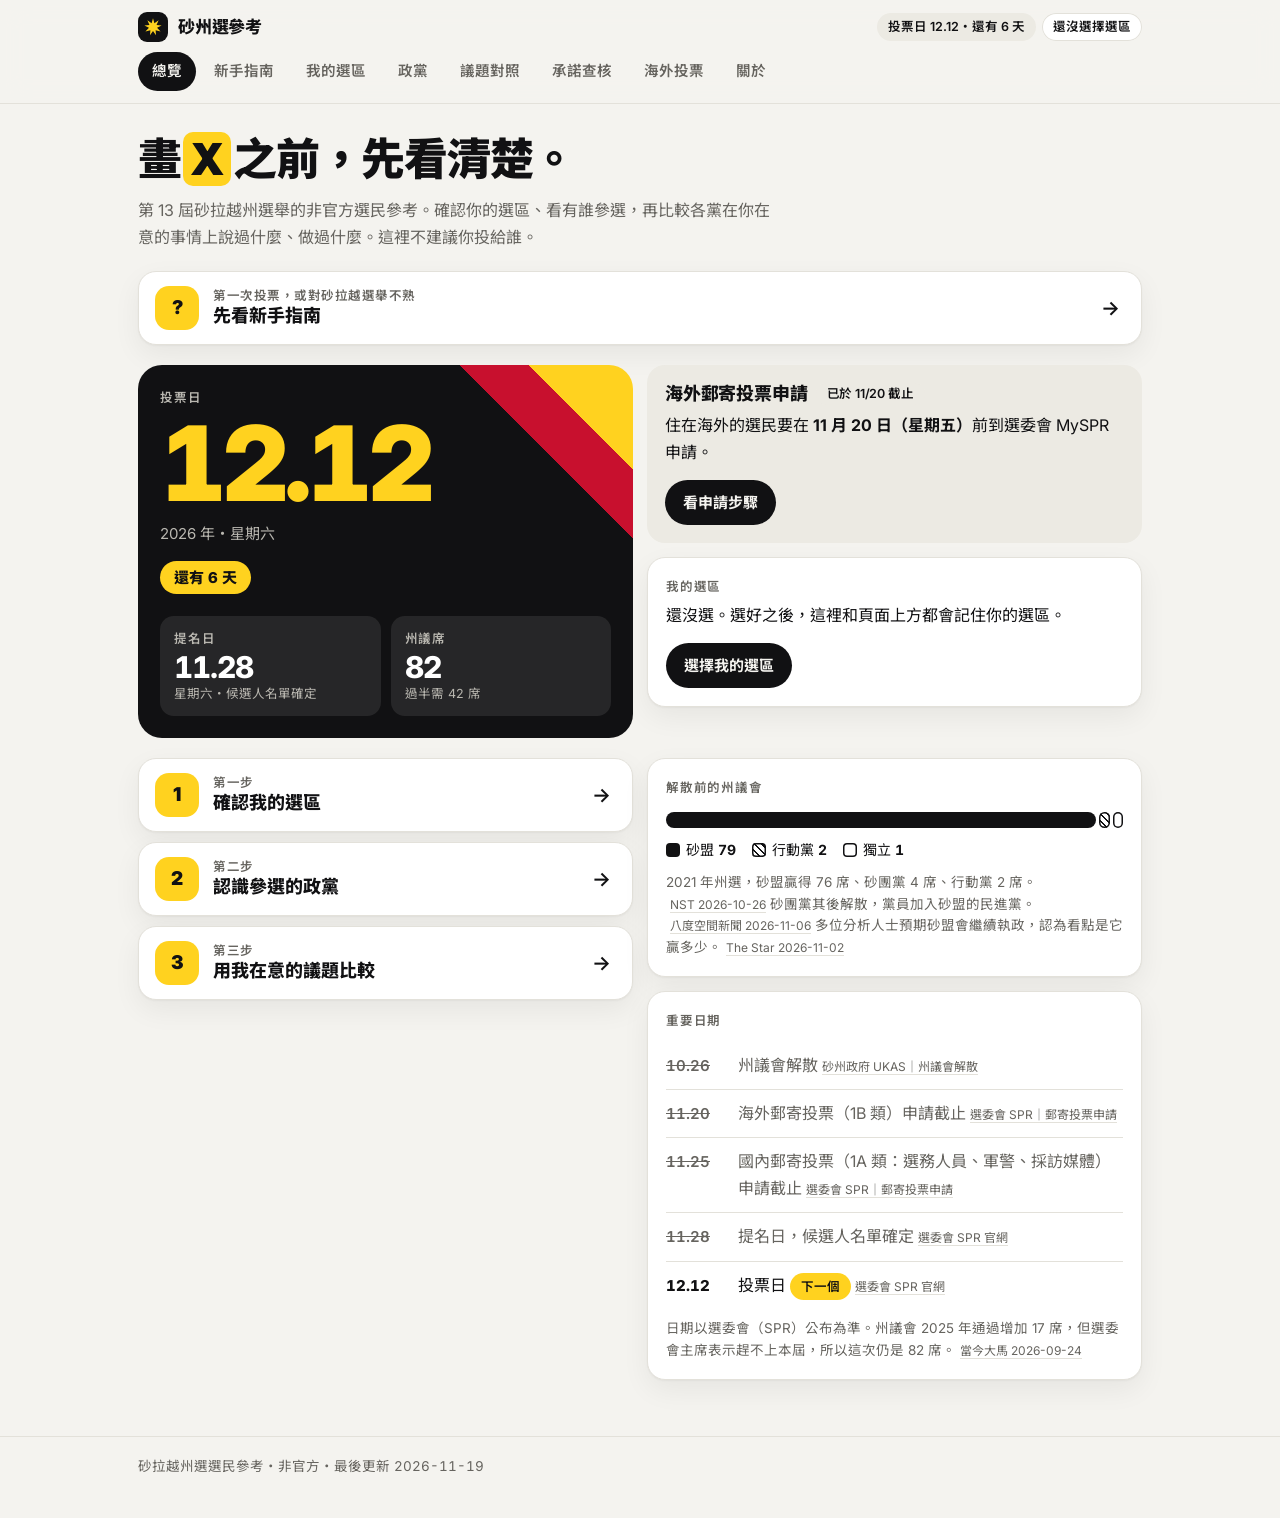
==== index.html @ fc8c2a6a "新增砂拉越州選選民參考網頁 index.html 是網頁本體，由 src/ 裡的版面、樣式與資料檔產生。  Co-Authored-By: Claude Fable 5.2 <noreply@anth" ====
<!DOCTYPE html>
<html lang="zh-Hant">
<head>
<meta charset="utf-8">
<meta name="viewport" content="width=device-width, initial-scale=1">
<title>砂拉越州選選民參考</title>
<meta name="description" content="給砂拉越選民的中文投票參考：新手指南、選區查詢、各政黨的說法與受到的批評、議題對照、承諾查核、海外投票。個人整理，非官方，每則附來源。">
<meta property="og:title" content="砂拉越州選選民參考">
<meta property="og:description" content="給砂拉越選民的中文投票參考：新手指南、選區查詢、各政黨的說法與受到的批評、議題對照、承諾查核、海外投票。個人整理，非官方，每則附來源。">
<meta property="og:type" content="website">
<meta property="og:url" content="https://bernard-02.github.io/sarawak-election/">
<meta property="og:locale" content="zh_TW">
<meta name="twitter:card" content="summary">
<link rel="preconnect" href="https://fonts.googleapis.com">
<link rel="preconnect" href="https://fonts.gstatic.com" crossorigin>
<link href="https://fonts.googleapis.com/css2?family=Inter:wght@400;500;600;700;900&family=Noto+Sans+TC:wght@400;500;700;900&display=swap" rel="stylesheet">
<style>
/* Layout idea: a tabbed dashboard in the Sarawak flag's black, yellow and red. Black carries the type
   and the one loud element (the polling-day card with the flag's diagonal bands); yellow marks what
   the reader has chosen; red is kept for deadlines. Parties are never given a colour. */
:root{
  --paper:#F4F3EF; --surface:#FFFFFF; --ink:#111113; --muted:#66645F; --line:#E3E1DA; --chip:#ECEAE3;
  --accent:#FFD21F; --accent-soft:#FFF3BF; --on-accent:#111113;
  --red:#C8102E; --red-soft:#FCE9EB; --on-red:#FFFFFF;
  --hero-bg:#111113; --hero-ink:#FFFFFF; --hero-muted:#B9B7B0; --hero-tile:rgba(255,255,255,.09);
  --flag-red:#C8102E; --flag-yellow:#FFD21F;
  --shadow:0 1px 2px rgba(17,17,19,.04),0 10px 28px rgba(17,17,19,.06);
  --display:"Inter","Noto Sans TC","PingFang TC","Microsoft JhengHei",system-ui,sans-serif;
  --body:"Inter","Noto Sans TC","PingFang TC","Microsoft JhengHei",system-ui,sans-serif;
  --mono:"Inter","Noto Sans TC","PingFang TC","Microsoft JhengHei",system-ui,sans-serif;
  --r:18px;
  color-scheme:light;
}
@media (prefers-color-scheme:dark){
  :root:not([data-theme="light"]){
    --paper:#0E0E0F; --surface:#19191B; --ink:#F5F4EF; --muted:#A5A39C; --line:#2D2D30; --chip:#262628;
    --accent:#FFD21F; --accent-soft:#3B3310; --on-accent:#111113;
    --red:#FF6170; --red-soft:#3A161B; --on-red:#111113;
    --hero-bg:#202023; --hero-ink:#FFFFFF; --hero-muted:#B9B7B0; --hero-tile:rgba(255,255,255,.08);
    --shadow:0 1px 2px rgba(0,0,0,.3),0 10px 28px rgba(0,0,0,.35);
    color-scheme:dark;
  }
}
:root[data-theme="dark"]{
  --paper:#0E0E0F; --surface:#19191B; --ink:#F5F4EF; --muted:#A5A39C; --line:#2D2D30; --chip:#262628;
  --accent:#FFD21F; --accent-soft:#3B3310; --on-accent:#111113;
  --red:#FF6170; --red-soft:#3A161B; --on-red:#111113;
  --hero-bg:#202023; --hero-ink:#FFFFFF; --hero-muted:#B9B7B0; --hero-tile:rgba(255,255,255,.08);
  --shadow:0 1px 2px rgba(0,0,0,.3),0 10px 28px rgba(0,0,0,.35);
  color-scheme:dark;
}
*{box-sizing:border-box}
@media (prefers-reduced-motion:reduce){*{transition:none!important;animation:none!important}}
body{margin:0;background:var(--paper);color:var(--ink);font-family:var(--body);font-size:16px;line-height:1.7;-webkit-text-size-adjust:100%;-webkit-font-smoothing:antialiased}
a{color:var(--ink);text-decoration-color:var(--accent);text-decoration-thickness:2px;text-underline-offset:3px}
a:hover{color:var(--red)}
:focus-visible{outline:3px solid var(--ink);outline-offset:2px;border-radius:6px}
.wrap{max-width:1040px;margin:0 auto;padding:0 18px}
h1,h2,h3{font-family:var(--display);text-wrap:balance;margin:0;line-height:1.25;letter-spacing:-.01em}
p{margin:0}
.num,.count,.dates .d,.seatlist .n,.seatcard .code,.hero .big,.hero-stats .v{font-variant-numeric:tabular-nums}
.num{font-family:var(--mono)}
.muted{color:var(--muted)}
.small{font-size:13.5px;line-height:1.6}

/* header */
.top{position:sticky;top:0;z-index:5;background:var(--paper);border-bottom:1px solid var(--line)}
@supports (backdrop-filter:blur(8px)) or (-webkit-backdrop-filter:blur(8px)){
  .top{background:color-mix(in srgb,var(--paper) 82%,transparent);-webkit-backdrop-filter:saturate(1.5) blur(14px);backdrop-filter:saturate(1.5) blur(14px)}
}
.top .row1{display:flex;flex-wrap:wrap;align-items:center;gap:8px 12px;padding-top:12px}
.brand{display:inline-flex;align-items:center;gap:10px;font-weight:800;font-size:17px;letter-spacing:-.01em;text-decoration:none;color:var(--ink);margin-right:auto}
.brand:hover{color:var(--ink)}
.brand .mark{width:30px;height:30px;border-radius:9px;background:var(--hero-bg);display:grid;place-items:center;flex:none}
.brand .mark svg{width:20px;height:20px;fill:var(--flag-yellow)}
.status{display:flex;flex-wrap:wrap;gap:6px}
.tabs{display:flex;gap:4px;overflow-x:auto;padding:10px 0 12px;scrollbar-width:none}
.tabs::-webkit-scrollbar{display:none}
.tabs a{flex:none;font-size:14.5px;font-weight:600;text-decoration:none;color:var(--muted);padding:7px 14px;border-radius:999px;transition:background .15s,color .15s}
.tabs a:hover{color:var(--ink);background:var(--chip)}
.tabs a[aria-current="page"]{color:var(--paper);background:var(--ink)}

/* pills */
.pill{display:inline-flex;align-items:center;gap:6px;font-size:12.5px;font-weight:600;padding:3px 11px;border-radius:999px;white-space:nowrap;text-decoration:none}
.pill.crit{background:var(--red);color:var(--on-red)}
.pill.warn{background:var(--accent);color:var(--on-accent)}
.pill.ok,.pill.plain{background:var(--chip);color:var(--ink)}
.pill.line{background:var(--surface);color:var(--ink);box-shadow:inset 0 0 0 1px var(--line)}
a.pill.line:hover{color:var(--ink);box-shadow:inset 0 0 0 1px var(--ink)}

/* views */
.view{display:none;padding:28px 0 56px}
.view.on{display:block;animation:rise .28s ease-out}
@keyframes rise{from{opacity:.4;transform:translateY(6px)}to{opacity:1;transform:none}}
.view > .wrap > h1{font-size:clamp(30px,7.5vw,44px);font-weight:900;letter-spacing:-.03em}
.view > .wrap > h1 .hl{background:var(--accent);color:var(--on-accent);border-radius:10px;padding:0 .18em;margin:0 .06em}
.view > .wrap > .sub{margin-top:10px;color:var(--muted);max-width:40em}
.grid{display:grid;grid-template-columns:repeat(auto-fit,minmax(min(100%,300px),1fr));gap:14px;margin-top:20px;align-items:start}
.two{display:grid;gap:18px;margin-top:20px;align-items:start}
@media (min-width:820px){.two{grid-template-columns:minmax(0,5fr) minmax(0,6fr)}.two.narrow-left{grid-template-columns:minmax(0,4fr) minmax(0,7fr)}.sticky{position:sticky;top:118px}}
.stack{display:flex;flex-direction:column;gap:14px}
.card{background:var(--surface);border:1px solid var(--line);border-radius:var(--r);padding:18px;box-shadow:var(--shadow)}
.card h3{font-size:18px;font-weight:800}
.k{font-size:12.5px;font-weight:600;letter-spacing:.06em;color:var(--muted)}
.btn{display:inline-flex;align-items:center;gap:8px;font:inherit;font-weight:700;font-size:15px;text-decoration:none;padding:10px 18px;border-radius:999px;background:var(--ink);color:var(--paper);border:0;cursor:pointer;transition:transform .15s}
.btn:hover{color:var(--paper);transform:translateY(-1px)}
.btn.ghost{background:transparent;color:var(--ink);box-shadow:inset 0 0 0 1.5px var(--ink)}
.btn.ghost:hover{color:var(--ink);background:var(--chip)}
.btnrow{display:flex;flex-wrap:wrap;gap:10px;margin-top:14px}

/* polling-day card: the one loud element */
.hero{position:relative;overflow:hidden;border-radius:24px;padding:22px;color:var(--hero-ink);min-height:320px;display:flex;flex-direction:column;justify-content:space-between;gap:22px;
  background:linear-gradient(45deg,transparent 0 80%,var(--flag-red) 80% 88%,var(--flag-yellow) 88% 100%),var(--hero-bg)}
.hero .k{color:var(--hero-muted)}
.hero .big{font-size:clamp(68px,20vw,104px);font-weight:900;letter-spacing:-.05em;line-height:.95;color:var(--flag-yellow);margin-top:6px}
.hero-sub{color:var(--hero-muted);font-size:15px;margin-top:8px}
.hero .count{display:inline-block;margin-top:14px;background:var(--flag-yellow);color:#111113;font-weight:800;font-size:15px;padding:4px 14px;border-radius:999px}
.hero-stats{display:grid;grid-template-columns:1fr 1fr;gap:10px}
.hero-stats > div{background:var(--hero-tile);border-radius:14px;padding:12px 14px}
.hero-stats .v{font-size:30px;font-weight:800;letter-spacing:-.03em;line-height:1.2}
.hero-stats .s{font-size:12.5px;color:var(--hero-muted);line-height:1.5}

/* step links */
.go-list{display:flex;flex-direction:column;gap:10px}
.go{display:grid;grid-template-columns:44px 1fr 24px;align-items:center;gap:14px;background:var(--surface);border:1px solid var(--line);border-radius:var(--r);padding:14px 16px;text-decoration:none;color:var(--ink);box-shadow:var(--shadow);transition:transform .15s,border-color .15s}
.go:hover{color:var(--ink);transform:translateY(-2px);border-color:var(--ink)}
.go .n{width:44px;height:44px;border-radius:14px;background:var(--accent);color:var(--on-accent);display:grid;place-items:center;font-weight:900;font-size:19px}
.go .t{font-weight:800;font-size:18px;line-height:1.3}
.go .t small{display:block;font-size:12.5px;font-weight:600;color:var(--muted);letter-spacing:.04em}
.go .arr{font-size:20px;font-weight:600}

/* deadline notice */
.notice{background:var(--red-soft);border-radius:var(--r);padding:18px}
.notice.done{background:var(--chip)}
.notice h3{font-size:18px;font-weight:800;display:flex;flex-wrap:wrap;gap:8px;align-items:center}
ol.steps{margin:14px 0 0;padding:0;list-style:none;display:flex;flex-direction:column;gap:12px;counter-reset:s}
ol.steps li{counter-increment:s;display:grid;grid-template-columns:30px 1fr;gap:12px}
ol.steps li::before{content:counter(s);font-weight:800;width:30px;height:30px;border-radius:999px;background:var(--ink);color:var(--paper);display:grid;place-items:center;font-size:14px}

/* dates */
.dates{margin:10px 0 0;padding:0;list-style:none}
.dates li{display:grid;grid-template-columns:60px 1fr;gap:12px;padding:10px 0;border-top:1px solid var(--line);align-items:baseline}
.dates li:first-child{border-top:0}
.dates .d{font-weight:800;font-size:15px}
.dates li.past{color:var(--muted)}
.dates li.past .d{text-decoration:line-through;font-weight:600}

/* seat composition bar */
.bar{display:flex;gap:3px;height:16px;margin-top:14px}
.bar span{display:block;min-width:10px;border-radius:999px}
.sw-a{background:var(--ink)}
.sw-b{background:repeating-linear-gradient(45deg,var(--ink) 0 2px,transparent 2px 5px);box-shadow:inset 0 0 0 1.5px var(--ink)}
.sw-c{background:transparent;box-shadow:inset 0 0 0 1.5px var(--ink)}
.legend{display:flex;flex-wrap:wrap;gap:6px 16px;margin-top:10px;font-size:14px}
.legend i{display:inline-block;width:14px;height:14px;border-radius:4px;vertical-align:-2px;margin-right:6px}

/* constituency finder */
.field{display:block}
.field span{display:block;font-size:14px;font-weight:700;margin-bottom:8px}
input[type="search"]{width:100%;font:inherit;padding:12px 16px;border:1.5px solid var(--line);border-radius:14px;background:var(--surface);color:var(--ink);transition:border-color .15s}
input[type="search"]:focus{outline:0;border-color:var(--ink);box-shadow:0 0 0 3px var(--accent)}
.seatlist{margin-top:10px;max-height:300px;overflow-y:auto;border:1px solid var(--line);border-radius:var(--r);background:var(--surface);padding:6px}
@media (min-width:820px){.seatlist{max-height:520px}}
.seatlist button{display:grid;grid-template-columns:50px 1fr;gap:8px;width:100%;text-align:left;font:inherit;color:var(--ink);background:transparent;border:0;border-radius:12px;padding:9px 12px;cursor:pointer;align-items:baseline}
.seatlist button:hover{background:var(--chip)}
.seatlist button[aria-selected="true"]{background:var(--accent);color:var(--on-accent)}
.seatlist button[aria-selected="true"] .muted{color:inherit;opacity:.75}
.seatlist .n{font-weight:800;font-size:14px}
.seatlist .empty{padding:14px;color:var(--muted)}
.seatcard{background:var(--surface);border:1px solid var(--line);border-radius:var(--r);box-shadow:var(--shadow);overflow:hidden}
.seatcard header{display:flex;justify-content:space-between;align-items:flex-start;gap:12px;padding:20px 18px 14px}
.seatcard header .code{flex:none;background:var(--accent);color:var(--on-accent);font-weight:800;font-size:15px;border-radius:999px;padding:4px 14px}
.seatcard h3{font-size:30px;font-weight:900;letter-spacing:-.03em;margin-top:2px}
.seatcard .zh{color:var(--muted);font-size:15px}
.seatcard dl{margin:0;padding:0 18px 8px}
.seatcard dl > div{display:grid;grid-template-columns:104px 1fr;gap:12px;padding:12px 0;border-top:1px solid var(--line)}
.seatcard dt{font-size:13.5px;color:var(--muted);font-weight:600}
.seatcard dd{margin:0}
.seatcard ul{margin:0;padding-left:1.1em}
.seatcard .foot{padding:14px 18px;background:var(--chip)}

/* parties */
.tablewrap{overflow-x:auto;border:1px solid var(--line);border-radius:var(--r);background:var(--surface);box-shadow:var(--shadow);margin-top:20px}
table{border-collapse:collapse;width:100%;min-width:560px;font-size:14.5px}
th,td{text-align:left;padding:12px 16px;border-top:1px solid var(--line);vertical-align:top}
thead th{border-top:0;font-size:12.5px;letter-spacing:.06em;color:var(--muted);font-weight:600;white-space:nowrap}
tbody th{font-weight:800;white-space:nowrap}
tbody th small{display:block;font-weight:600;font-size:12px;color:var(--muted)}
tbody tr{cursor:pointer;transition:background .15s}
tbody tr:hover{background:var(--chip)}
tbody tr[aria-selected="true"]{background:var(--accent-soft);box-shadow:inset 5px 0 0 var(--accent)}
.party{background:var(--surface);border:1px solid var(--line);border-radius:var(--r);box-shadow:var(--shadow);overflow:hidden}
.party > header{padding:20px 18px;border-bottom:1px solid var(--line)}
.party > header h3{font-size:24px;font-weight:900;letter-spacing:-.02em}
.party > header .abbr{display:inline-block;font-size:13px;font-weight:700;letter-spacing:0;background:var(--chip);border-radius:999px;padding:2px 10px;margin-left:8px;vertical-align:3px}
.party .cols{display:grid;gap:0}
.party .blk{padding:18px}
.party .blk + .blk{border-top:1px solid var(--line)}
@media (min-width:820px){.party .cols{grid-template-columns:repeat(3,1fr)}.party .blk + .blk{border-top:0;border-left:1px solid var(--line)}}
.meta{display:flex;flex-wrap:wrap;gap:6px;margin-top:8px}
.blk h4{margin:0 0 10px;font-family:var(--body);font-size:12.5px;font-weight:600;letter-spacing:.06em;color:var(--muted)}
.blk ul{margin:0;padding:0;list-style:none;display:flex;flex-direction:column;gap:10px}
.blk li{padding-left:16px;position:relative}
.blk li::before{content:"";position:absolute;left:0;top:.68em;width:7px;height:7px;background:var(--ink);border-radius:999px}
.blk.crit li::before{background:transparent;box-shadow:inset 0 0 0 1.5px var(--muted)}
.src{display:inline-block;font-size:12px;line-height:1.5;color:var(--muted);text-decoration:underline;text-decoration-color:var(--line);text-decoration-thickness:1px;margin-left:4px;white-space:nowrap}
.src:hover{color:var(--red)}

/* chips */
.chips{display:flex;flex-wrap:wrap;gap:8px;margin-top:10px}
.chip{display:inline-flex;align-items:center;gap:8px;font:inherit;font-size:15px;font-weight:600;color:var(--ink);background:var(--surface);border:1.5px solid var(--line);border-radius:999px;padding:6px 14px 6px 7px;cursor:pointer;transition:background .15s,border-color .15s}
.chip:hover{border-color:var(--ink)}
.chip .box{position:relative;width:22px;height:22px;border:1.5px solid var(--ink);border-radius:7px;flex:none}
.chip[aria-pressed="true"]{border-color:var(--accent);background:var(--accent);color:var(--on-accent)}
.chip[aria-pressed="true"] .box{border-color:var(--on-accent)}
.chip[aria-pressed="true"] .box::before,.chip[aria-pressed="true"] .box::after{content:"";position:absolute;left:50%;top:50%;width:15px;height:3px;margin:-1.5px 0 0 -7.5px;background:var(--on-accent);border-radius:2px;transform:rotate(45deg)}
.chip[aria-pressed="true"] .box::after{transform:rotate(-45deg)}
.chip.role{padding:6px 14px}
.chip.role[aria-pressed="true"]{background:var(--ink);color:var(--paper);border-color:var(--ink)}
.label{font-size:14px;font-weight:700}

/* issues */
.issue{background:var(--surface);border:1px solid var(--line);border-radius:var(--r);box-shadow:var(--shadow);overflow:hidden}
.issue > header{padding:16px 18px;border-bottom:1px solid var(--line)}
.issue > header h3{font-size:20px;font-weight:900;letter-spacing:-.02em}
.issue .row{display:grid;grid-template-columns:92px 1fr;gap:12px;padding:14px 18px;border-top:1px solid var(--line)}
.issue .row:first-of-type{border-top:0}
.issue .row .who{font-weight:800;font-size:14.5px;line-height:1.4}
.issue .row .who small{display:block;font-weight:600;font-size:12px;color:var(--muted)}
.issue .row ul{margin:0;padding:0;list-style:none;display:flex;flex-direction:column;gap:6px}
.issue .row .none{color:var(--muted);font-size:14px}
.issue .ctx{padding:14px 18px;background:var(--chip);font-size:14px}
.nosel{padding:22px;border:1.5px dashed var(--line);border-radius:var(--r);color:var(--muted);text-align:center}

/* misc */
.todo{margin:12px 0 0;padding:0;list-style:none;display:flex;flex-direction:column;gap:12px}
.todo li{display:grid;grid-template-columns:22px 1fr;gap:12px;align-items:start}
.todo li::before{content:"";width:20px;height:20px;border:1.5px solid var(--ink);border-radius:7px;margin-top:4px}
.plain-list{margin:12px 0 0;padding-left:1.2em;display:flex;flex-direction:column;gap:8px}
footer{padding:18px 0 40px;border-top:1px solid var(--line);color:var(--muted);font-size:13.5px}
@media (max-width:420px){
  .seatcard dl > div{grid-template-columns:1fr;gap:2px}
  .issue .row{grid-template-columns:1fr;gap:4px}
}

/* party badge: abbreviation until an official mark is supplied */
.badge{width:44px;height:44px;border-radius:12px;background:var(--chip);color:var(--ink);display:grid;place-items:center;font-weight:800;font-size:12px;letter-spacing:.01em;flex:none;overflow:hidden;line-height:1}
.badge.sm{width:34px;height:34px;border-radius:10px;font-size:10.5px}
.badge.lg{width:56px;height:56px;border-radius:16px;font-size:14px}
.badge img{width:100%;height:100%;object-fit:contain;background:#FFFFFF;padding:3px}
.pname{display:flex;align-items:center;gap:10px}
.phead{display:flex;align-items:center;gap:14px}
.phead strong{display:block;font-weight:800;font-size:17px;line-height:1.3}
.phead small{display:block;font-weight:600;font-size:12px;color:var(--muted)}

/* single-pick chips + role chips */
.chip.pick{padding:6px 14px}
.chip.pick[aria-pressed="true"]{background:var(--ink);color:var(--paper);border-color:var(--ink)}
.chip .dot{width:9px;height:9px;border-radius:999px;background:var(--accent);box-shadow:0 0 0 1.5px var(--ink);flex:none}
.chip.role[aria-pressed="true"]{background:var(--accent);color:var(--on-accent);border-color:var(--accent)}
.controls{display:grid;gap:18px;margin-top:20px}
@media (min-width:820px){.controls{grid-template-columns:1fr 1fr 1fr}}

/* side-by-side comparison, one column per party */
.cmp-title{font-size:26px;font-weight:900;letter-spacing:-.02em;margin-top:28px}
.swipe-hint{margin-top:6px}
.cmp{display:grid;grid-auto-flow:column;grid-auto-columns:82%;gap:0 12px;overflow-x:auto;padding:6px 2px 16px;margin:10px -2px 0;scroll-snap-type:x proximity;-webkit-overflow-scrolling:touch}
@media (min-width:560px){.cmp{grid-auto-columns:minmax(236px,1fr)}}
.col{display:flex;flex-direction:column;background:var(--surface);border:1px solid var(--line);border-radius:var(--r);box-shadow:var(--shadow);scroll-snap-align:start;overflow:hidden}
@supports (grid-template-rows:subgrid){
  .cmp{grid-template-rows:auto auto auto auto}
  .col{grid-row:1 / span 4;display:grid;grid-template-rows:subgrid}
}
.col > header{padding:16px;border-bottom:1px solid var(--line);display:flex;flex-direction:column;gap:12px;align-items:flex-start}
.col .sec{padding:14px 16px;border-bottom:1px solid var(--line)}
.col .sec h4{margin:0 0 8px;font-size:12.5px;font-weight:600;letter-spacing:.06em;color:var(--muted)}
.col .sec ul{margin:0;padding:0;list-style:none;display:flex;flex-direction:column;gap:10px}
.col .sec .none{color:var(--muted);font-size:14px}
.col > footer{padding:12px 16px;font-size:14px;font-weight:700}
.ctxcard{margin-top:4px;background:var(--chip);border-radius:var(--r);padding:16px 18px;font-size:14.5px}

/* pledge check */
.tiles{display:grid;grid-template-columns:repeat(auto-fit,minmax(138px,1fr));gap:10px;margin-top:20px}
.tile{font:inherit;text-align:left;background:var(--surface);border:1.5px solid var(--line);border-radius:var(--r);padding:14px;cursor:pointer;color:var(--ink);display:flex;flex-direction:column;gap:6px;transition:border-color .15s}
.tile:hover{border-color:var(--ink)}
.tile[aria-pressed="true"]{border-color:var(--ink);box-shadow:inset 0 0 0 1.5px var(--ink)}
.tile b{font-size:36px;font-weight:900;letter-spacing:-.04em;line-height:1;font-variant-numeric:tabular-nums}
.tile span{font-size:13.5px;font-weight:600;line-height:1.35;display:flex;gap:8px;align-items:flex-start}
.tile i{display:block;width:14px;height:14px;border-radius:4px;flex:none;margin-top:2px}
.bar5{display:flex;gap:3px;height:16px;margin-top:14px}
.bar5 span{display:block;min-width:10px;border-radius:999px}
.sw-done{background:var(--ink)}
.sw-prog{background:var(--accent)}
.sw-mixed{background:repeating-linear-gradient(45deg,var(--accent) 0 4px,var(--accent-soft) 4px 8px)}
.sw-not{background:var(--red)}
.sw-na{background:var(--chip);box-shadow:inset 0 0 0 1.5px var(--line)}
.sw-all{background:transparent;box-shadow:inset 0 0 0 1.5px var(--ink)}
.pill.st{white-space:normal;line-height:1.4;border-radius:12px;padding:3px 11px}
.pill.s-done{background:var(--ink);color:var(--paper)}
.pill.s-prog{background:var(--accent);color:var(--on-accent)}
.pill.s-mixed{background:var(--accent-soft);color:var(--ink);box-shadow:inset 0 0 0 1.5px var(--accent)}
.pill.s-not{background:var(--red);color:var(--on-red)}
.pill.s-na{background:var(--chip);color:var(--muted)}
.pl{background:var(--surface);border:1px solid var(--line);border-radius:var(--r);box-shadow:var(--shadow);overflow:hidden;scroll-margin-top:132px}
.pl > header{display:grid;grid-template-columns:44px 1fr;gap:14px;padding:16px 18px;align-items:start}
.pl-n{width:44px;height:44px;border-radius:14px;background:var(--chip);display:grid;place-items:center;font-weight:900;font-size:17px;font-variant-numeric:tabular-nums}
.pl h3{font-size:18px;font-weight:800;line-height:1.35}
.pl .ms{font-size:12.5px;color:var(--muted);line-height:1.5;margin-top:2px}
.pl .tags{display:flex;flex-wrap:wrap;gap:6px;margin-top:10px}
.pl .cols{display:grid;border-top:1px solid var(--line)}
.pl .blk{padding:16px 18px}
.pl .blk + .blk{border-top:1px solid var(--line)}
@media (min-width:820px){.pl .cols.split{grid-template-columns:1fr 1fr}.pl .cols.split .blk + .blk{border-top:0;border-left:1px solid var(--line)}}
.col .sec li .pill{margin-left:2px;vertical-align:1px}

/* first-time voter guide */
.guide h2{font-size:22px;font-weight:900;letter-spacing:-.02em;margin-top:34px}
.guide h2 + .grid, .guide h2 + .card, .guide h2 + .two{margin-top:14px}
.qa h3{font-size:17px;font-weight:800}
.qa p{margin-top:6px}
ol.flow{margin:0;padding:0;list-style:none;counter-reset:f;display:flex;flex-direction:column}
ol.flow li{counter-increment:f;display:grid;grid-template-columns:36px 1fr;gap:14px;padding:14px 0;border-top:1px solid var(--line);align-items:start}
ol.flow li:first-child{border-top:0;padding-top:4px}
ol.flow li::before{content:counter(f);width:36px;height:36px;border-radius:12px;background:var(--accent);color:var(--on-accent);display:grid;place-items:center;font-weight:900;font-size:16px}
ol.flow b{display:block;font-weight:800}
dl.gloss{margin:0;display:grid;gap:0}
dl.gloss > div{display:grid;grid-template-columns:120px 1fr;gap:14px;padding:12px 0;border-top:1px solid var(--line)}
dl.gloss > div:first-child{border-top:0;padding-top:4px}
dl.gloss dt{font-weight:800}
dl.gloss dd{margin:0}
@media (max-width:420px){dl.gloss > div{grid-template-columns:1fr;gap:2px}}
</style>
</head>
<body>

<header class="top">
  <div class="wrap">
    <div class="row1">
      <a class="brand" href="#overview"><span class="mark"><svg viewBox="0 0 24 24" aria-hidden="true"><polygon points="12.00,1.50 13.68,7.40 18.75,3.96 16.24,9.55 22.34,10.18 16.83,12.85 21.09,17.25 15.15,15.75 15.59,21.87 12.00,16.90 8.41,21.87 8.85,15.75 2.91,17.25 7.17,12.85 1.66,10.18 7.76,9.55 5.25,3.96 10.32,7.40"/></svg></span>砂州選參考</a>
      <div class="status">
        <span class="pill plain" id="hd-count"></span>
        <a class="pill line" id="hd-seat" href="#seat"></a>
      </div>
    </div>
    <nav class="tabs" aria-label="主要分頁">
      <a href="#overview" data-view="overview">總覽</a>
      <a href="#guide" data-view="guide">新手指南</a>
      <a href="#seat" data-view="seat">我的選區</a>
      <a href="#parties" data-view="parties">政黨</a>
      <a href="#issues" data-view="issues">議題對照</a>
      <a href="#pledges" data-view="pledges">承諾查核</a>
      <a href="#overseas" data-view="overseas">海外投票</a>
      <a href="#about" data-view="about">關於</a>
    </nav>
  </div>
</header>

<main>
<!-- ============ 總覽 ============ -->
<section class="view" id="v-overview">
  <div class="wrap">
    <h1>畫<span class="hl">X</span>之前，先看清楚。</h1>
    <p class="sub">第 13 屆砂拉越州選舉的非官方選民參考。確認你的選區、看有誰參選，再比較各黨在你在意的事情上說過什麼、做過什麼。這裡不建議你投給誰。</p>

    <nav class="go-list" style="margin-top:20px" aria-label="新手入口">
      <a class="go" href="#guide"><span class="n">?</span><span class="t"><small>第一次投票，或對砂拉越選舉不熟</small>先看新手指南</span><span class="arr" aria-hidden="true">→</span></a>
    </nav>

    <div class="grid">
      <div class="hero" aria-label="選舉日程摘要">
        <div>
          <div class="k">投票日</div>
          <div class="big">12.12</div>
          <div class="hero-sub">2026 年・星期六</div>
          <div class="count" id="count-poll"></div>
        </div>
        <div class="hero-stats">
          <div><div class="k">提名日</div><div class="v">11.28</div><div class="s">星期六・候選人名單確定</div></div>
          <div><div class="k">州議席</div><div class="v">82</div><div class="s">過半需 42 席</div></div>
        </div>
      </div>

      <div class="stack">
        <div class="notice" id="ov-postal">
          <h3>海外郵寄投票申請 <span class="pill crit" data-postal-pill>11/20 截止</span></h3>
          <p style="margin-top:6px">住在海外的選民要在 <b>11 月 20 日（星期五）</b>前到選委會 MySPR 申請。</p>
          <div class="btnrow"><a class="btn" href="#overseas">看申請步驟</a></div>
        </div>
        <div class="card" id="ov-seat"></div>
      </div>
    </div>

    <div class="grid">
      <nav class="go-list" aria-label="從這裡開始">
        <a class="go" href="#seat"><span class="n">1</span><span class="t"><small>第一步</small>確認我的選區</span><span class="arr" aria-hidden="true">→</span></a>
        <a class="go" href="#parties"><span class="n">2</span><span class="t"><small>第二步</small>認識參選的政黨</span><span class="arr" aria-hidden="true">→</span></a>
        <a class="go" href="#issues"><span class="n">3</span><span class="t"><small>第三步</small>用我在意的議題比較</span><span class="arr" aria-hidden="true">→</span></a>
      </nav>

      <div class="stack">
        <div class="card">
          <div class="k">解散前的州議會</div>
          <div class="bar" role="img" aria-label="解散前議席：砂盟 79 席，行動黨 2 席，獨立人士 1 席">
            <span class="sw-a" style="flex:79"></span><span class="sw-b" style="flex:2"></span><span class="sw-c" style="flex:1"></span>
          </div>
          <div class="legend">
            <span><i class="sw-a"></i>砂盟 <b class="num">79</b></span>
            <span><i class="sw-b"></i>行動黨 <b class="num">2</b></span>
            <span><i class="sw-c"></i>獨立 <b class="num">1</b></span>
          </div>
          <p class="small muted" style="margin-top:10px">2021 年州選，砂盟贏得 76 席、砂團黨 4 席、行動黨 2 席。<a class="src" data-s="nst_dom"></a> 砂團黨其後解散，黨員加入砂盟的民進黨。<a class="src" data-s="tv8_psb"></a> 多位分析人士預期砂盟會繼續執政，認為看點是它贏多少。<a class="src" data-s="star"></a></p>
        </div>
        <div class="card">
          <div class="k">重要日期</div>
          <ul class="dates" id="date-list"></ul>
          <p class="small muted" style="margin-top:8px">日期以選委會（SPR）公布為準。州議會 2025 年通過增加 17 席，但選委會主席表示趕不上本屆，所以這次仍是 82 席。<a class="src" data-s="mk_99"></a></p>
        </div>
      </div>
    </div>
  </div>
</section>

<!-- ============ 新手指南 ============ -->
<section class="view guide" id="v-guide">
  <div class="wrap">
    <h1>第一次投票</h1>
    <p class="sub">給首投族，和對砂拉越選舉不太熟的人。先看懂這場選舉在選什麼，再看你要做哪幾件事。</p>

    <h2>這場選舉在選什麼</h2>
    <div class="grid qa">
      <div class="card">
        <h3>這是州選，不是全國大選</h3>
        <p>這次選的是砂拉越州立法議會（DUN）的 82 位州議員，結果決定誰來組成州政府。選國會議員、決定首相的全國大選是另一場選舉，不在這一次。</p>
      </div>
      <div class="card">
        <h3>你只投自己那一區</h3>
        <p>全州分成 82 個州選區，每一區選出一位州議員。你拿到一張選票，選一位候選人，那一區得票最多的人當選。</p>
      </div>
      <div class="card">
        <h3>誰來執政</h3>
        <p>贏得過半議席（至少 42 席）的政黨或聯盟組成州政府，由它的領袖出任州總理。<a class="src" data-s="wiki26"></a></p>
      </div>
      <div class="card">
        <h3>這一屆有什麼不一樣</h3>
        <p>18 歲投票和選民自動登記在 2021 年 12 月 15 日生效<a class="src" data-s="g_undi18"></a>，但沒趕上三天後的上一屆州選<a class="src" data-s="g_2021"></a>。所以這是 18 到 20 歲的人第一次能在砂拉越州選投票。選民人數從上一屆的約 125 萬增加到 205.9 萬。<a class="src" data-s="g_2021"></a><a class="src" data-s="g_voters"></a></p>
      </div>
    </div>

    <h2>我要先登記嗎</h2>
    <div class="card qa">
      <p style="margin-top:0">不用自己申請。年滿 18 歲的公民會自動登記為選民。<a class="src" data-s="g_undi18"></a> 但你要確認兩件事：名字有沒有在這次選舉的選民冊上，以及登記在哪一個選區。這兩件事都以選委會 MySPR Semak 的查詢結果為準。</p>
      <div class="btnrow">
        <a class="btn" href="https://mysprsemak.spr.gov.my/semakan/daftarPemilih" target="_blank" rel="noopener">到 MySPR Semak 查詢</a>
        <a class="btn ghost" href="#seat">在這裡看我的選區</a>
      </div>
    </div>

    <h2>投票日之前</h2>
    <div class="card">
      <ol class="flow">
        <li><div><b>查選區和投票站</b>選區看的是選民冊上的登記，不一定是你現在住的地方。MySPR Semak 也會顯示你的投票站和建議的投票時段。<a class="src" data-s="g_ic"></a></div></li>
        <li><div><b>看你那一區有誰參選</b>候選人要到 11 月 28 日提名日才確定。<a class="src" data-s="spr"></a> 確定之後，可以在「我的選區」分頁看到。</div></li>
        <li><div><b>人不在砂拉越，先決定怎麼投</b>郵寄投票要事先申請，而且有期限；沒有申請的話，就要在投票日回到登記的投票站。細節在「海外投票」分頁。</div></li>
        <li><div><b>想一想你在意什麼</b>用「議題對照」把各黨的說法並排比較，也可以在「承諾查核」看執政的砂盟上一屆做到了多少。</div></li>
      </ol>
      <div class="btnrow">
        <a class="btn ghost" href="#overseas">海外投票</a>
        <a class="btn ghost" href="#issues">議題對照</a>
        <a class="btn ghost" href="#pledges">承諾查核</a>
      </div>
    </div>

    <h2>投票日當天的流程</h2>
    <div class="two">
      <div class="card">
        <ol class="flow">
          <li><div><b>帶身分證到投票站</b>到你登記的投票站，找到自己的投票通道。<a class="src" data-s="g_ic"></a></div></li>
          <li><div><b>核對身分</b>把身分證交給第一位職員，並讓職員檢查雙手。職員會唸出你的名字和身分證號碼，聽清楚是不是你。<a class="src" data-s="g_steps"></a></div></li>
          <li><div><b>沾選舉墨水</b>職員會請你把手指沾上不易洗掉的選舉墨水，表示你已經領票。<a class="src" data-s="g_steps"></a></div></li>
          <li><div><b>領選票</b>從職員手上拿到一張選票。<a class="src" data-s="g_steps"></a></div></li>
          <li><div><b>畫一個 X</b>到圈票處，用筆在你要選的候選人名字和標誌旁邊的空格畫「X」。只能選一位。<a class="src" data-s="g_steps"></a></div></li>
          <li><div><b>投入票箱</b>把選票摺好，投進票箱，就完成了。</div></li>
        </ol>
      </div>
      <div class="stack">
        <div class="card qa">
          <h3>投票站幾點開</h3>
          <p>每個投票中心的開放時間不一定相同，這裡不列時間。出門前請在選委會的 <a href="https://mysprsemak.spr.gov.my/semakan/daftarPemilih" target="_blank" rel="noopener">MySPR Semak</a> 查你那一站的時間。</p>
        </div>
        <div class="card qa">
          <h3>當天要注意</h3>
          <ul class="plain-list">
            <li>一定要帶身分證。<a class="src" data-s="g_ic"></a></li>
            <li>投票通道裡不能用手機，帶了要放在指定的位置。<a class="src" data-s="g_phone"></a></li>
            <li>不要穿戴有政黨或候選人名字、標誌的衣服、帽子或口罩，否則可能被拒絕進入投票中心。<a class="src" data-s="g_dress"></a></li>
          </ul>
          <p class="small muted" style="margin-top:10px">後兩項是選委會在近期其他選舉發出的提醒。這一場的規定以選委會屆時公布的為準。</p>
        </div>
      </div>
    </div>

    <h2>常見名詞</h2>
    <div class="card">
      <dl class="gloss">
        <div><dt>DUN</dt><dd>州立法議會。這次要選的就是它的 82 位議員，也叫州議員（ADUN）。</dd></div>
        <div><dt>N.09、P.195</dt><dd>N 開頭是州選區的編號，P 開頭是國會選區的編號。這次只用得到 N 開頭的。</dd></div>
        <div><dt>砂盟、希盟</dt><dd>政黨聯盟，各由幾個政黨組成。砂盟（GPS）目前執政，希盟（PH）在砂拉越是在野。</dd></div>
        <div><dt>州總理</dt><dd>砂拉越州政府的首長，英文是 Premier。不是全國的首相。</dd></div>
        <div><dt>提名日</dt><dd>候選人正式報名的日子。當天才確定每一區有誰參選。</dd></div>
        <div><dt>多數票</dt><dd>當選人比第二名多出的票數。數字越小，代表上一次選得越接近。</dd></div>
        <div><dt>MA63</dt><dd>1963 年馬來西亞協議。砂拉越爭取自治權和資源權益時，常以它為依據。</dd></div>
        <div><dt>NCR</dt><dd>原住民習俗地，指原住民社群依習俗擁有的土地。</dd></div>
      </dl>
    </div>
  </div>
</section>

<!-- ============ 我的選區 ============ -->
<section class="view" id="v-seat">
  <div class="wrap">
    <h1>我的選區</h1>
    <p class="sub">你的選區看的是選民冊上的登記，不一定是你現在住的地方。先用選委會的官方查詢確認，再回來這裡選。</p>
    <div class="two">
      <div class="stack">
        <div class="card">
          <h3>第一步：到官方系統查詢</h3>
          <p style="margin-top:6px">MySPR Semak 是選委會的查詢系統，輸入身分證號碼就能看到你登記的州選區（DUN）和投票站。</p>
          <div class="btnrow"><a class="btn" href="https://mysprsemak.spr.gov.my/semakan/daftarPemilih" target="_blank" rel="noopener">開啟 MySPR Semak</a></div>
          <p class="small muted" style="margin-top:10px">身分證號碼只在選委會官網輸入。這個頁面不會要求、也不會儲存任何個人資料。</p>
        </div>
        <div>
          <label class="field" for="seat-q"><span>第二步：在 82 個州選區中找到你的</span>
            <input id="seat-q" type="search" inputmode="search" autocomplete="off" placeholder="編號或名稱，例如 54、Pelawan、柏拉旺">
          </label>
          <div class="seatlist" id="seat-list" role="listbox" aria-label="州選區列表"></div>
        </div>
      </div>
      <div class="sticky">
        <article class="seatcard" id="seat-card" aria-live="polite"></article>
        <p class="small muted" style="margin-top:10px">選區中文譯名各家報章不完全一樣，請以編號和馬來文名稱為準。議員與 2021 年票數整理自維基百科<a class="src" data-s="wiki26"></a><a class="src" data-s="wiki21"></a>，如有出入以選委會為準。</p>
      </div>
    </div>
  </div>
</section>

<!-- ============ 政黨 ============ -->
<section class="view" id="v-parties">
  <div class="wrap">
    <h1>政黨</h1>
    <p class="sub">排序依解散前的議席數，沒有議席的依英文簡稱字母。點一列看詳細內容。每個政黨都用同樣三欄：目前動向、他們的主張、紀錄與外界批評。</p>
    <div class="tablewrap">
      <table>
        <thead><tr><th scope="col">政黨或聯盟</th><th scope="col">定位</th><th scope="col">解散前議席</th><th scope="col">本屆參選（截至 11/19）</th></tr></thead>
        <tbody id="party-rows"></tbody>
      </table>
    </div>
    <div style="margin-top:14px" id="party-panel" aria-live="polite"></div>
    <div class="card" style="margin-top:14px">
      <h3>其他</h3>
      <p style="margin-top:6px">國陣（BN）已確認不參選。<a class="src" data-s="mk_bn"></a> 人民宏願黨（Aspirasi）等小黨也透露了參選計劃。<a class="src" data-s="od_82"></a> 所有政黨最後是否參選、在哪裡參選，要到 11 月 28 日提名日才確定。</p>
    </div>
  </div>
</section>

<!-- ============ 議題對照 ============ -->
<section class="view" id="v-issues">
  <div class="wrap">
    <h1>議題對照</h1>
    <p class="sub">選一個議題，把各黨的說法並排比較，就像比較不同的方案。這裡不會算出「你該投誰」。</p>

    <div class="card controls">
      <div>
        <p class="label" id="role-label">我是⋯⋯</p>
        <div class="chips" id="role-chips" role="group" aria-labelledby="role-label"></div>
        <p class="small muted" style="margin-top:8px">選一個身分，會用黃點標出你可能在意的議題。</p>
      </div>
      <div>
        <p class="label" id="issue-label">比較哪個議題</p>
        <div class="chips" id="issue-chips" role="group" aria-labelledby="issue-label"></div>
      </div>
      <div>
        <p class="label" id="pc-label">比較哪些政黨</p>
        <div class="chips" id="party-chips" role="group" aria-labelledby="pc-label"></div>
      </div>
    </div>

    <div id="cmp-head" aria-live="polite"></div>
    <p class="small muted swipe-hint">左右滑動可以看到全部政黨。想仔細比較其中兩三個，就把其他的 X 取消。</p>
    <div class="cmp" id="cmp"></div>
    <div id="cmp-ctx"></div>
    <p class="small muted" style="margin-top:14px;max-width:46em">執政黨有施政紀錄可查，在野黨沒有，所以欄位不會一樣滿，這不代表偏好。多數政黨的 2026 年宣言還沒公布，空白的欄位會在宣言公布後補上。</p>
  </div>
</section>

<!-- ============ 承諾查核 ============ -->
<section class="view" id="v-pledges">
  <div class="wrap">
    <h1>承諾查核</h1>
    <p class="sub">砂盟 2021 年州選宣言有 34 項承諾<a class="src" data-s="p_list"></a>，州總理當時說會在五年內落實<a class="src" data-s="p_5yrs"></a>。這裡逐項對照公開紀錄，看每一項走到哪裡。</p>

    <div class="grid">
      <div class="card">
        <div class="k">先看限制</div>
        <ul class="plain-list">
          <li>34 項都是標題式的大方向。這份整理只取得標題，沒有取得宣言手冊裡的細項，所以對照的是找得到的公開數據和報導。</li>
          <li>每一項的判定是整理者的判斷，不是官方評分。來源都附在旁邊，請自己查證。</li>
          <li>只查核執政的砂盟，因為只有執政黨有權力落實宣言。在野黨的宣言沒有機會執行，不能用同一把尺衡量。</li>
          <li>醫療、國防、公民權多屬聯邦權限，州政府能做的有限，相關項目有標示。</li>
        </ul>
      </div>
      <div class="card">
        <div class="k">民間調查怎麼看</div>
        <p style="margin-top:10px">民間組織 Rise of Social Efforts（ROSE）2024 年 12 月公布的公眾調查顯示，34 項中有 9 項被評為不滿意，其中 3 項是非常不滿意：第 4 項（習俗地）、第 14 項（電訊）、第 15 項（鄉區經濟）。ROSE 強調，調查結果不應被視為最終定論。<a class="src" data-s="p_rose"></a></p>
        <p class="small muted" style="margin-top:8px">原報導沒能完整讀到，下面只標出報導摘要中確認的 4 項。</p>
      </div>
    </div>

    <p class="label" style="margin-top:26px">點一格可以篩選</p>
    <div class="tiles" id="pl-tiles" role="group" aria-label="依狀態篩選"></div>
    <div class="bar5" id="pl-bar" role="img"></div>
    <p class="small muted" style="margin-top:10px;max-width:46em">這裡刻意不算成一個百分比。34 項的份量差很多，「有進展」也不等於「做完了」。</p>

    <p class="small muted" id="pl-rubric" style="margin-top:18px;max-width:46em"></p>
    <div class="stack" id="pl-list" style="margin-top:14px" aria-live="polite"></div>
  </div>
</section>

<!-- ============ 海外投票 ============ -->
<section class="view" id="v-overseas">
  <div class="wrap">
    <h1>海外投票</h1>
    <p class="sub">人在海外有兩條路：申請郵寄投票，或在投票日回到所屬投票站親自投票。</p>
    <div class="two">
      <div class="notice" id="postal-box">
        <h3>海外郵寄投票（1B 類）<span class="pill crit" data-postal-pill>11/20 截止</span></h3>
        <p style="margin-top:8px">申請期是 10 月 26 日到 <b>11 月 20 日（星期五）</b>。選委會的頁面沒有寫當天幾點截止，建議不要拖到最後一刻。</p>
        <ol class="steps">
          <li><div>到選委會的 MySPR 註冊帳號。</div></li>
          <li><div>登入後申請郵寄投票，選擇 1B 類（海外）。</div></li>
          <li><div>選票怎麼寄來、怎麼寄回，選委會的申請頁面沒有說明，請留意選委會通知，或直接詢問郵寄投票組：upup@spr.gov.my／+603 8892 7080。</div></li>
        </ol>
        <div class="btnrow">
          <a class="btn" href="https://myspr.spr.gov.my/login" target="_blank" rel="noopener">前往 MySPR 申請</a>
          <a class="btn ghost" href="https://spr.gov.my/permohonan-undi-pos-bagi-prudun-sarawak-ke13/" target="_blank" rel="noopener">選委會官方說明</a>
        </div>
        <p class="small muted" style="margin-top:12px">申請資格與細節以選委會公布為準。</p>
      </div>
      <div class="stack">
        <div class="card">
          <h3>沒有申請郵寄投票</h3>
          <p style="margin-top:6px">要在 12 月 12 日親自到所屬的投票站投票。投票站地點可以在選委會的 MySPR Semak 查到。</p>
          <div class="btnrow"><a class="btn ghost" href="https://mysprsemak.spr.gov.my/semakan/daftarPemilih" target="_blank" rel="noopener">查我的投票站</a></div>
        </div>
        <div class="card">
          <h3>回家投票前</h3>
          <p style="margin-top:6px">先確認你的選區，再看那一區有誰參選。</p>
          <div class="btnrow"><a class="btn ghost" href="#seat">確認我的選區</a></div>
        </div>
      </div>
    </div>
  </div>
</section>

<!-- ============ 關於 ============ -->
<section class="view" id="v-about">
  <div class="wrap">
    <h1>關於這份資料</h1>
    <div class="grid">
      <div class="card">
        <div class="k">原則</div>
        <ul class="plain-list">
          <li>個人整理的非官方資料，不隸屬任何政黨，也不建議你投給誰。</li>
          <li>每一項說法都附上來源連結。屬於批評的內容，都註明是誰說的。</li>
          <li>資料由 Claude（AI）協助蒐集與整理，可能有疏漏。日期、選區、候選人與投票方式，一律以選委會公布為準。</li>
          <li>發現錯誤，請告訴分享這個頁面給你的人，或到 <a href="https://github.com/Bernard-02/sarawak-election/issues" target="_blank" rel="noopener">GitHub 回報</a>。</li>
          <li>原始檔和每一次修改的紀錄，都公開在 <a href="https://github.com/Bernard-02/sarawak-election" target="_blank" rel="noopener">GitHub</a>。</li>
        </ul>
      </div>
      <div class="card">
        <div class="k">接下來會補上</div>
        <ul class="todo">
          <li><div><b>砂盟候選人名單</b><br><span class="muted">砂盟預計 11 月 25 日公布 82 席人選。</span><a class="src" data-s="tv8"></a></div></li>
          <li><div><b>各選區正式候選人</b><br><span class="muted">11 月 28 日提名日之後，逐區更新。</span></div></li>
          <li><div><b>各黨 2026 年競選宣言</b><br><span class="muted">公布後整理成同一個格式，補進議題對照。</span></div></li>
        </ul>
      </div>
    </div>
    <details class="card" style="margin-top:14px">
      <summary style="cursor:pointer;font-weight:700">全部來源</summary>
      <ul id="src-list" class="small plain-list"></ul>
    </details>
  </div>
</section>
</main>

<footer>
  <div class="wrap"><p>砂拉越州選選民參考・非官方・最後更新 <span class="num">2026-11-19</span></p></div>
</footer>

<script>
(function(){
"use strict";

/* ---------- sources ---------- */
var SRC = {
  spr_post:{t:"選委會 SPR｜郵寄投票申請",u:"https://spr.gov.my/permohonan-undi-pos-bagi-prudun-sarawak-ke13/"},
  spr:{t:"選委會 SPR 官網",u:"https://www.spr.gov.my/"},
  semak:{t:"選委會 MySPR Semak",u:"https://mysprsemak.spr.gov.my/semakan/daftarPemilih"},
  ukas_diss:{t:"砂州政府 UKAS｜州議會解散",u:"https://ukas.sarawak.gov.my/web/subpage/news_view/51579"},
  mk_99:{t:"當今大馬 2026-09-24",u:"https://www.malaysiakini.com/news/885654-%E7%A0%82%E9%80%89%E5%8C%BA%E9%87%8D%E5%88%92%E6%96%992%E6%9C%88%E5%90%8E%E6%96%B9%E5%AE%8C%E6%88%90%E6%96%B0%E5%B8%AD%E6%9C%AA%E8%83%BD%E5%9C%A8%E5%8D%B3%E4%B8%B4%E5%B7%9E%E9%80%89%E8%90%BD%E5%AE%9E"},
  mk_bn:{t:"當今大馬 2026-11",u:"https://www.malaysiakini.com/news/889172-%E5%9B%BD%E9%98%B5%E4%B8%8D%E5%8F%82%E4%B8%8E%E7%A0%82%E9%80%89%E4%B8%BE%E5%9B%BD%E7%9B%9F%E4%B8%8D%E6%8E%92%E9%99%A4%E4%B9%9F%E5%BC%83%E6%88%98"},
  nst_dom:{t:"NST 2026-10-26",u:"https://www.nst.com.my/amp/news/nation/2026/10/1563901/sarawak-election-can-gps-maintain-its-overwhelming-dominance"},
  star:{t:"The Star 2026-11-02",u:"https://www.thestar.com.my/news/nation/2026/11/02/sarawak-election-less-about-power-shift-more-a-popularity-test-for-abang-johari-says-analysts"},
  scmp:{t:"南華早報 2026-11-06",u:"https://www.scmp.com/week-asia/politics/article/3373494/malaysias-sarawak-locks-election-date-amid-autonomy-resource-control-push"},
  od_gps82:{t:"東方日報 2026-10-28",u:"https://www.orientaldaily.com.my/news/east-malaysia/2026/10/28/858665"},
  od_manifesto:{t:"東方日報 2026-11-04",u:"https://www.orientaldaily.com.my/news/stories/2026/11/04/860418"},
  od_gps_unity:{t:"東方日報 2026-11-15",u:"https://www.orientaldaily.com.my/news/east-malaysia/2026/11/15/863233"},
  od_sim:{t:"東方日報 2026-11-18",u:"https://www.orientaldaily.com.my/news/east-malaysia/2026/11/18/864071"},
  tv8:{t:"八度空間新聞 2026-11-18",u:"https://www.8tvnews.my/localnews/shameng25rigongbu82houxuanren-liaoxinjiumiankongdapeiyingzhanzhouxuan/"},
  premier:{t:"砂州總理署",u:"https://premierdept.sarawak.gov.my/web/subpage/news_view/11417"},
  mm_fte:{t:"Malay Mail 2024-09-15",u:"https://www.malaymail.com/news/malaysia/2024/09/15/sarawaks-bid-to-become-malaysias-bavaria-abang-joharis-vision-for-economic-growth/150481"},
  mm_2021:{t:"Malay Mail 2021-12-08",u:"https://www.malaymail.com/news/malaysia/2021/12/08/gps-launches-34-point-manifesto-to-benefit-sarawakians/2027033"},
  land:{t:"砂州土地測量局 2026-02-10",u:"https://landsurvey.sarawak.gov.my/web/subpage/news_view/1857"},
  bernama_awang:{t:"馬新社 2026-10-25",u:"https://www.bernama.com/en/region/news.php?id=2625462"},
  sun_willie:{t:"The Sun（Newswav 轉載）2026-11-11",u:"https://newswav.com/article/sarawak-incumbent-reps-told-to-show-report-cards-A2611_Prm1b2"},
  st_novel:{t:"Sarawak Tribune 2026-11",u:"https://www.sarawaktribune.com/gps-must-prove-mandate-has-improved-lives-says-analyst/"},
  fulcrum:{t:"Fulcrum 2026-04",u:"https://fulcrum.sg/sarawaks-delineation-a-test-for-the-election-commissions-credibility/"},
  od_dap7:{t:"東方日報 2026-11-01",u:"https://www.orientaldaily.com.my/news/nation/2026/11/01/859593"},
  od_dap6:{t:"東方日報 2026-11-17",u:"https://www.orientaldaily.com.my/news/east-malaysia/2026/11/17/863756"},
  od_dap_zero:{t:"東方日報 2026-04-18",u:"https://www.orientaldaily.com.my/news/east-malaysia/2026/04/18/812322"},
  od_multi:{t:"東方日報 2026-11-10",u:"https://www.orientaldaily.com.my/news/east-malaysia/2026/11/10/861863"},
  tmi_dap:{t:"透視大馬 2024-12",u:"https://www.themalaysianinsight.com/chinese/s/488884"},
  sun_term:{t:"The Sun",u:"https://thesun.my/news/malaysia-news/politics/sarawak-opposition-urges-two-term-limit-for-premier-post/"},
  fmt_dap:{t:"FMT 2026-01-17",u:"https://fmtv5.freemalaysiatoday.com/category/nation/2026/01/17/strong-opposition-narrative-not-enough-to-woo-sarawakians-dap-told"},
  bp_pkr:{t:"Borneo Post 2026-11-06",u:"https://www.theborneopost.com/2026/11/06/pkr-confirms-will-contest-sarawak-polls-still-deliberating-on-seats/"},
  st_pbds:{t:"Sarawak Tribune 2026-11-15",u:"https://www.sarawaktribune.com/pbds-manifesto-irrelevant-to-state-coalition/"},
  bp_pbds37:{t:"Borneo Post 2026-09-19",u:"https://www.theborneopost.com/2026/09/19/pbds-eyes-up-to-37-seats-in-next-state-election/"},
  bp_pbds_tu:{t:"Borneo Post 2026-11-17",u:"https://www.theborneopost.com/2026/11/17/pbds-candidate-set-to-become-first-woman-to-contest-telang-usan/"},
  dd_pbk:{t:"DayakDaily 2026-11-04",u:"https://dayakdaily.com/pbk-yet-to-decide-on-contesting-sarawak-election-2026/"},
  bp_pbk:{t:"Borneo Post 2026-11-03",u:"https://www.theborneopost.com/2026/11/03/pbk-expected-to-contest-sarawak-election-but-seat-allocation-and-voons-candidacy-remain-undecided/"},
  bp_pbk_tag:{t:"Borneo Post 2026-11-13",u:"https://www.theborneopost.com/tag/parti-bumi-kenyalang/"},
  od_pas:{t:"東方日報 2026-10-24",u:"https://www.orientaldaily.com.my/news/east-malaysia/2026/10/24/857678"},
  od_pn:{t:"東方日報 2026-11-16",u:"https://www.orientaldaily.com.my/news/nation/2026/11/16/863402"},
  sun_pas:{t:"The Sun",u:"https://thesun.my/news/malaysia-news/politics/pbb-dismisses-pas-sarawak-election-expansion-claims/"},
  od_82:{t:"東方日報 2026-11-07",u:"https://www.orientaldaily.com.my/news/east-malaysia/2026/11/07/861190"},
  tv8_psb:{t:"八度空間新聞 2026-11-06",u:"https://www.8tvnews.my/localnews/shalayuexuanjuriqichulu-1128timing1212toupiao/"},
  atv:{t:"亞洲電視新聞 2026-10-28",u:"https://atvnewsonline.com/world/%E3%80%90%E7%A0%82%E6%8B%89%E8%B6%8A%E9%80%89%E4%B8%BE%E3%80%91%E9%98%BF%E9%82%A6%E4%BD%90%E5%93%88%E9%87%8C%EF%BC%9A%E7%A0%82%E6%94%BF%E7%9B%9F%E7%AB%9E%E9%80%90%E5%85%A8%E9%83%A882%E5%B8%AD/"},
  premier_jepak:{t:"砂州總理辦公室 2023-11-05",u:"https://premier.sarawak.gov.my/web/subpage/news_view/5652"},
  wiki26:{t:"維基百科（英文）2026 年砂州選",u:"https://en.wikipedia.org/wiki/2026_Sarawak_state_election"},
  wiki21:{t:"維基百科（中文）2021 年砂州選",u:"https://zh.wikipedia.org/wiki/2021%E5%B9%B4%E7%A0%82%E6%8B%89%E8%B6%8A%E5%B7%9E%E9%80%89%E4%B8%BE"}
};

/* ---------- constituencies: [no, name, zh, parliament, incumbent, party, 2021 majority] ---------- */
var SEATS = [
[1,"Opar","歐巴","P192 Mas Gading","Billy Sujang","SUPP",1689],
[2,"Tasik Biru","碧湖","P192 Mas Gading","Henry Harry Jinep","PDP",4212],
[3,"Tanjong Datu","丹絨拿督","P193 Santubong","Azizul Annuar Adenan","PBB",4502],
[4,"Pantai Damai","邦帶達邁","P193 Santubong","Abdul Rahman Junaidi","PBB",8381],
[5,"Demak Laut","迪瑪拉勿","P193 Santubong","Hazland Abang Hipni","PBB",6399],
[6,"Tupong","杜邦","P194 Petra Jaya","Fazzrudin Abdul Rahman","PBB",11209],
[7,"Samariang","三馬連","P194 Petra Jaya","Sharifah Hasidah Sayeed Aman Ghazali","PBB",10283],
[8,"Satok","砂督","P194 Petra Jaya","Ibrahim Baki","PBB",6033],
[9,"Padungan","浮羅岸","P195 Bandar Kuching","Chong Chieng Jen","DAP",1198],
[10,"Pending","朋嶺","P195 Bandar Kuching","Violet Yong Wui Wui","DAP",540],
[11,"Batu Lintang","峇都林當","P195 Bandar Kuching","See Chee How","IND",93],
[12,"Kota Sentosa","哥打聖淘沙","P196 Stampin","Wilfred Yap Yau Sin","SUPP",1683],
[13,"Batu Kitang","峇都吉當","P196 Stampin","Lo Khere Chiang","SUPP",4163],
[14,"Batu Kawah","石角","P196 Stampin","Sim Kui Hian","SUPP",5393],
[15,"Asajaya","雅沙再也","P197 Kota Samarahan","Abdul Karim Rahman Hamzah","PBB",4531],
[16,"Muara Tuang","摩拉端","P197 Kota Samarahan","Idris Buang","PBB",6237],
[17,"Stakan","實打干","P197 Kota Samarahan","Hamzah Brahim","PBB",5807],
[18,"Serembu","石聯埠","P198 Puncak Borneo","Miro Simuh","PBB",1650],
[19,"Mambong","曼旺","P198 Puncak Borneo","Jerip Susil","PBB",3071],
[20,"Tarat","打叻","P198 Puncak Borneo","Roland Sagah Wee Inn","PBB",5008],
[21,"Tebedu","打必祿","P199 Serian","Simon Sinang Bada","PBB",3273],
[22,"Kedup","格杜","P199 Serian","Martin Ben","PBB",3566],
[23,"Bukit Semuja","武吉舍慕惹","P199 Serian","John Ilus","PBB",4705],
[24,"Sadong Jaya","沙東再也","P200 Batang Sadong","Aidel Lariwoo","PBB",3877],
[25,"Simunjan","實文然","P200 Batang Sadong","Awla Dris","PBB",3351],
[26,"Gedong","日廊","P200 Batang Sadong","Abang Johari Tun Openg","PBB",3607],
[27,"Sebuyau","詩巫遙","P201 Batang Lupar","Julaihi Narawi","PBB",4134],
[28,"Lingga","龍芽","P201 Batang Lupar","Dayang Noorazah Awang Sohor","PBB",2273],
[29,"Beting Maro","伯汀馬羅","P201 Batang Lupar","Razaili Gapor","PBB",1711],
[30,"Balai Ringin","峇萊林呤","P202 Sri Aman","Snowdan Lawan","PRS",1285],
[31,"Bukit Begunan","武吉本古南","P202 Sri Aman","Mong Dagang","PRS",1402],
[32,"Simanggang","成邦江","P202 Sri Aman","Francis Harden Hollis","SUPP",175],
[33,"Engkilili","英吉利里","P203 Lubok Antu","Johnical Rayong Ngipa","PDP",1191],
[34,"Batang Ai","峇當艾","P203 Lubok Antu","Malcom Mussen Lamoh","PRS",738],
[35,"Saribas","沙里拔","P204 Betong","Ricky @ Mohamad Razi Sitam","PBB",3236],
[36,"Layar","拉耶","P204 Betong","Gerald Rentap Jabu","PBB",2039],
[37,"Bukit Saban","武吉沙班","P204 Betong","Douglas Uggah Embas","PBB",3988],
[38,"Kalaka","加拉甲","P205 Saratok","Mohamad Duri","PBB",2868],
[39,"Krian","克鄰","P205 Saratok","Friday Belik","PDP",932],
[40,"Kabong","甲望","P205 Saratok","Mohd Chee Kadir","PBB",2763],
[41,"Kuala Rajang","瓜拉拉讓","P206 Tanjong Manis","Len Talif Salleh","PBB",3325],
[42,"Semop","斯莫","P206 Tanjong Manis","Abdullah Saidol","PBB",3158],
[43,"Daro","達佬","P207 Igan","Safiee Ahmad","PBB",5112],
[44,"Jemoreng","哲莫仁","P207 Igan","Juanda Jaya","PBB",5012],
[45,"Repok","盧勃","P208 Sarikei","Huang Tiong Sii","SUPP",7308],
[46,"Meradong","馬拉端","P208 Sarikei","Ding Kuong Hiing","SUPP",3362],
[47,"Pakan","巴干","P209 Julau","William Mawan Ikom","PBB",714],
[48,"Meluan","美鑾","P209 Julau","Rolland Duat Jubin","PDP",822],
[49,"Ngemah","牛麻","P210 Kanowit","Anyi Jana","PRS",261],
[50,"Machan","馬占","P210 Kanowit","Allan Siden Gramong","PBB",2089],
[51,"Bukit Assek","武吉阿瑟","P211 Lanang","Chieng Jin Ek","SUPP",874],
[52,"Dudong","都東","P211 Lanang","Tiong King Sing","PDP",5806],
[53,"Bawang Assan","峇旺阿山","P212 Sibu","Wong Soon Koh","PDP",913],
[54,"Pelawan","柏拉旺","P212 Sibu","Michael Tiang Ming Tee","SUPP",100],
[55,"Nangka","南甲","P212 Sibu","Annuar Rapaee","PBB",10804],
[56,"Dalat","達叻","P213 Mukah","Fatimah Abdullah","PBB",6625],
[57,"Tellian","特連","P213 Mukah","Royston Valentine","PBB",2917],
[58,"Balingian","萬年煙","P213 Mukah","Abdul Yakub Arbi","PBB",2904],
[59,"Tamin","達敏","P214 Selangau","Christopher Gira Sambang","PRS",3588],
[60,"Kakus","卡古斯","P214 Selangau","John Sikie Tayai","PRS",1897],
[61,"Pelagus","柏拉固","P215 Kapit","Wilson Nyabong Ijang","PRS",1049],
[62,"Katibas","加迪拔","P215 Kapit","Lidam Assan","PBB",2997],
[63,"Bukit Goram","武吉戈蘭","P215 Kapit","Jefferson Jamit Unyat","PBB",3538],
[64,"Baleh","峇類","P216 Hulu Rajang","Nicholas Kudi Jantai Masing","PRS",1909],
[65,"Belaga","布拉甲","P216 Hulu Rajang","Liwan Lagang","PRS",2245],
[66,"Murum","姆倫","P216 Hulu Rajang","Kennedy Chukpai Ugon","PRS",2919],
[67,"Jepak","日拔","P217 Bintulu","Iskandar Turkee","PBB",4243],
[68,"Tanjong Batu","丹絨峇都","P217 Bintulu","Johnny Pang Leong Ming","SUPP",23],
[69,"Kemena","格美納","P217 Bintulu","Stephen Rundi Utom","PBB",3611],
[70,"Samalaju","沙瑪拉如","P217 Bintulu","Majang Renggi","PRS",6043],
[71,"Bekenu","柏戈奴","P218 Sibuti","Rosey Yunus","PBB",5397],
[72,"Lambir","藍卑爾","P218 Sibuti","Ripin Lamat","PBB",5562],
[73,"Piasau","卑爾騷","P219 Miri","Sebastian Ting Chiew Yew","SUPP",4988],
[74,"Pujut","埔奕","P219 Miri","Adam Yii Siew Sang","SUPP",1566],
[75,"Senadin","史納汀","P219 Miri","Lee Kim Shin","SUPP",7591],
[76,"Marudi","馬魯帝","P220 Baram","Penguang Manggil","PDP",5976],
[77,"Telang Usan","德朗烏山","P220 Baram","Dennis Ngau","PBB",2422],
[78,"Mulu","姆祿","P220 Baram","Gerawat Gala","PBB",2875],
[79,"Bukit Kota","武吉哥打","P221 Limbang","Abdul Rahman Ismail","PBB",4986],
[80,"Batu Danau","峇都達瑙","P221 Limbang","Paulus Palu Gumbang","PBB",706],
[81,"Ba'kelalan","峇加拉蘭","P222 Lawas","Baru Bian","PDP",680],
[82,"Bukit Sari","武吉沙里","P222 Lawas","Awang Tengah Ali Hasan","PBB",5636]
];
var PARTY_LABEL = {
  PBB:"土保黨 PBB（砂盟）", SUPP:"人聯黨 SUPP（砂盟）", PRS:"砂人民黨 PRS（砂盟）", PDP:"民進黨 PDP（砂盟）",
  DAP:"行動黨 DAP（希盟）", IND:"獨立人士"
};
var SEAT_NOTE = {
  11:{x:"2021 年以砂團黨（PSB）名義當選，其後退黨成為獨立議員，10 月申請加入人聯黨。",s:["tv8_psb","atv"]},
  33:{x:"2021 年以砂團黨（PSB）名義當選，該黨其後解散，黨員加入民進黨。",s:["tv8_psb"]},
  53:{x:"2021 年以砂團黨（PSB）名義當選，該黨其後解散，黨員加入民進黨。",s:["tv8_psb"]},
  81:{x:"2021 年以砂團黨（PSB）名義當選，該黨其後解散，黨員加入民進黨。",s:["tv8_psb"]},
  67:{x:"多數票是 2021 年的數字。現任議員在 2023 年補選中當選。",s:["premier_jepak"]}
};
var DAP_SEATS = [1,2,9,10,12,13,14];
var DECLARED = {};
function declare(n, x, s){ (DECLARED[n] = DECLARED[n] || []).push({x:x,s:s}); }
DAP_SEATS.forEach(function(n){ declare(n,"行動黨（希盟）：11 月 1 日宣布出戰這一席。",["od_dap7"]); });
declare(11,"行動黨（希盟）：11 月 17 日確認出戰這一席。",["od_dap6"]);
[7,27,29].forEach(function(n){ declare(n,"伊斯蘭黨：已鎖定這一席，但要等黨中央批准，國盟是否參選也還沒定。",["od_pas","od_pn"]); });
declare(77,"砂達雅黨：黨主席確認會派一位女性候選人出戰。",["bp_pbds_tu"]);
declare(78,"肯雅蘭全民黨：報導指 Wilfred Entika Rebai 將出戰。",["bp_pbk_tag"]);

/* ---------- parties ---------- */
var PARTIES = [
 {id:"GPS",name:"砂拉越政黨聯盟",abbr:"GPS",aka:"砂盟",role:"州執政聯盟",
  meta:["成員：土保黨 PBB・人聯黨 SUPP・砂人民黨 PRS・民進黨 PDP","解散前 79 席（PBB 47、SUPP 13、PRS 11、PDP 8）"],
  now:[
   {x:"宣布 82 個議席全數參選，成員黨之間的分配以上屆成績為基礎。",s:["od_gps82"]},
   {x:"候選人名單預計 11 月 25 日公布。",s:["tv8"]},
   {x:"競選宣言仍在擬定中（11 月 4 日的說法）。",s:["od_manifesto"]}
  ],
  say:[
   {x:"尋求新的委託，繼續向聯邦爭取自治權和天然資源的主導權。",s:["scmp"]},
   {x:"州政府列舉的政績包括：開徵石油產品州銷售稅、成立州油氣公司 Petros、砂拉越發展銀行、主權財富基金。",s:["premier"]},
   {x:"2026 年起，州屬大學對砂拉越人免學費，州政府表示限於特定科系。",s:["mm_fte"]}
  ],
  crit:[
   {x:"原住民權益活動人士 Willie Kajan 指出，許多鄉區道路、橋樑和村莊供水仍然很差，原住民土地權問題大多沒有解決。",s:["sun_willie"]},
   {x:"學者 Novel Lyndon 認為，砂盟要讓選民相信 2021 年的大勝確實換來了生活上的改善。",s:["st_novel"]},
   {x:"行動黨議員質疑，擬新增的 17 個議席偏向砂盟的票倉。",s:["fulcrum"]},
   {x:"行動黨主張要有更強的反對黨來約束州政府的開銷；砂達雅黨主張限制州總理兼任的部長職務。",s:["tmi_dap","st_pbds"]}
  ]},
 {id:"PH",name:"希望聯盟",abbr:"PH",aka:"希盟",role:"聯邦執政・砂拉越州在野",
  meta:["成員：行動黨 DAP・公正黨 PKR・誠信黨 Amanah","解散前 2 席（行動黨：浮羅岸、朋嶺）"],
  now:[
   {x:"行動黨 11 月 1 日宣布出戰南砂 7 席，11 月 17 日確認也出戰峇都林當。詩巫、泗里街、民都魯、美里的安排會陸續公布。",s:["od_dap7","od_dap6"]},
   {x:"公正黨確認參選，但議席還沒決定。",s:["bp_pkr"]},
   {x:"行動黨希望和其他反對黨協調，避免多角戰。",s:["od_multi"]}
  ],
  say:[
   {x:"行動黨的核心訴求是讓州議會有更強的監督與制衡，反對出現「零反對黨」的議會。",s:["od_dap7","od_dap_zero"]},
   {x:"行動黨與公正黨領袖呼籲修改州憲法，把州總理任期限制在兩屆。",s:["sun_term"]}
  ],
  crit:[
   {x:"行動黨在 2021 年州選從 7 席減到 2 席。",s:["tmi_dap"]},
   {x:"行動黨在聯邦與砂盟同屬執政陣營，在州內卻是對手。",s:["tmi_dap","scmp"]},
   {x:"有分析人士認為，只主打「強大反對黨」未必足以打動選民。",s:["fmt_dap"]}
  ]},
 {id:"PBDS",name:"砂達雅黨",abbr:"PBDS",aka:"",role:"本土反對黨",
  meta:["以達雅族群為基礎","州議會沒有議席"],
  now:[
   {x:"9 月表示最多出戰 37 席，而且只在有基層組織的選區派人。",s:["bp_pbds37"]},
   {x:"確認出戰德朗烏山（Telang Usan），並表示不會出戰馬魯帝和姆祿。",s:["bp_pbds_tu"]},
   {x:"正與行動黨商談，避免在同一個選區對上。",s:["od_multi"]}
  ],
  say:[
   {x:"主張州總理任期限兩屆，並限制州總理兼任的部長職務數量。",s:["st_pbds"]},
   {x:"黨大會決議涵蓋原住民習俗地（NCR）、達雅身分認同、政治團結和教育。",s:["bp_pbds37"]}
  ],
  crit:[
   {x:"州總理阿邦佐哈里回應任期限制的提議時說，那是砂達雅黨自己的事，與砂盟無關。",s:["st_pbds"]}
  ]},
 {id:"PBK",name:"肯雅蘭全民黨",abbr:"PBK",aka:"",role:"本土反對黨",
  meta:["州議會沒有議席"],
  now:[
   {x:"預料會參選，但席數未定，黨主席溫利山是否上陣也還沒決定。",s:["bp_pbk"]},
   {x:"黨主席曾表示，如果參選只會出戰城市議席。",s:["dd_pbk"]}
  ],
  say:[
   {x:"以砂拉越獨立為唯一議程。",s:["dd_pbk"]},
   {x:"希望選民至少給一到三席，讓該黨能在州議會發聲。",s:["bp_pbk"]}
  ],
  crit:[
   {x:"黨主席自己坦言，砂盟的競選機器非常強。",s:["dd_pbk"]}
  ]},
 {id:"PN",name:"國民聯盟",abbr:"PN",aka:"國盟",role:"聯邦反對黨聯盟",
  meta:["成員包括伊斯蘭黨 PAS・土團黨 Bersatu","州議會沒有議席"],
  now:[
   {x:"國盟是否參選還在考慮，不參選也是選項之一（11 月 16 日）。",s:["od_pn"]},
   {x:"伊斯蘭黨已鎖定三馬連、詩巫遙、伯汀馬羅三席，並考慮北砂第四席，但要等黨中央批准。",s:["od_pas"]}
  ],
  say:[
   {x:"伊斯蘭黨還沒有表明，如果贏得議席會和砂盟合作，還是坐在反對黨席。",s:["od_pas"]}
  ],
  crit:[
   {x:"伊斯蘭黨至今沒有在砂拉越贏過州議席或國會議席。",s:["sun_pas"]},
   {x:"土保黨領袖表示，以種族和宗教為主軸的政治在砂拉越行不通。",s:["sun_pas"]}
  ]}
];

/* ---------- issues ---------- */
var ISSUES = [
 {id:"auto",name:"自治權與資源",desc:"1963 年馬來西亞協議（MA63）、油氣收益、州與聯邦的權限"},
 {id:"econ",name:"經濟與開支",desc:"產業、就業、州收入，以及州政府怎麼花錢"},
 {id:"rural",name:"鄉區基建",desc:"道路、橋樑、水電、網路"},
 {id:"ncr",name:"原住民習俗地",desc:"NCR 土地的承認、測量與爭議"},
 {id:"edu",name:"教育",desc:"學費、獎助學金、人才培育"},
 {id:"gov",name:"監督制衡與治理",desc:"議會制衡、首長任期、廉政"}
];
var STANCE = {
 auto:{
  GPS:[{x:"本屆尋求新委託，延續爭取自治權和資源主導權。",s:["scmp"]}],
  PBK:[{x:"以砂拉越獨立為唯一議程。",s:["dd_pbk"]}]
 },
 econ:{
  GPS:[{x:"人聯黨主席沈桂賢說，未來五年的重點在數碼化、科技和高端產業。",s:["od_sim"]}],
  PH:[{x:"行動黨主張要有更強的反對黨來約束州政府的開銷。",s:["tmi_dap"]}]
 },
 rural:{
  GPS:[{x:"副總理阿旺登雅表示，現任政府的發展方向兼顧城市與鄉區。",s:["bernama_awang"]}],
  _ctx:{x:"原住民權益活動人士 Willie Kajan 說，許多鄉區道路、橋樑和供水仍然很差，電力和電訊在不少地方也不穩定。",s:["sun_willie"]}
 },
 ncr:{
  GPS:[],
  PBDS:[{x:"黨大會決議把 NCR 列為重點之一。",s:["bp_pbds37"]}],
  _ctx:{x:"原住民權益活動人士 Willie Kajan 說，土地權問題大多沒有解決，面對伐木、種植園和開發計劃時，原住民社區多半只能靠自己捍衛土地。",s:["sun_willie"]}
 },
 edu:{
  GPS:[],
  PBDS:[{x:"黨大會決議涵蓋教育。",s:["bp_pbds37"]}]
 },
 gov:{
  GPS:[{x:"州總理表示，各政府部門正加強內部監督機制，防止濫權。",s:["od_gps_unity"]},{x:"對限制州總理任期的提議，州總理回應說與砂盟無關。",s:["st_pbds"]}],
  PH:[{x:"行動黨的核心訴求是加強州議會的監督制衡。",s:["od_dap7"]},{x:"行動黨與公正黨領袖呼籲把州總理任期限制在兩屆。",s:["sun_term"]}],
  PBDS:[{x:"主張州總理任期限兩屆，並限制州總理兼任的部長職務數量。",s:["st_pbds"]}],
  PBK:[{x:"希望至少取得一到三席，在州議會發聲。",s:["bp_pbk"]}]
 }
};
var ROLES = [
 {id:"abroad",name:"海外游子",issues:["econ","gov","auto"]},
 {id:"rural",name:"鄉區居民",issues:["rural","ncr","edu"]},
 {id:"city",name:"城市上班族",issues:["econ","gov"]},
 {id:"student",name:"學生・剛畢業",issues:["edu","econ"]},
 {id:"biz",name:"小生意人",issues:["econ","auto"]},
 {id:"land",name:"習俗地持有人",issues:["ncr","rural"]}
];

/* party marks: id -> relative image path. Empty until official files are supplied. */
var LOGOS = {};

/* ---------- sources for the 2021 pledge check ---------- */
var SRC_P = {
  p_list:{t:"Sinar Harian 2021-12-08",u:"https://pru.sinarharian.com.my/info-berita/3542/prn-sarawak-gps-lancar-manifesto-dengan-34-fokus-utama"},
  p_5yrs:{t:"Borneo Post 2021-12-24",u:"https://www.theborneopost.com/2021/12/24/in-christmas-message-abang-johari-pledges-to-fulfill-gps-34-point-manifesto-in-five-years/"},
  p_rose:{t:"Borneo Post 2024-12-08",u:"https://www.theborneopost.com/2024/12/08/survey-on-34-point-manifesto-for-2021-state-polls-reveals-nine-promises-being-rated-unsatisfactory/"},
  p_ma63_st:{t:"Sarawak Tribune 2026-11",u:"https://www.sarawaktribune.com/progress-and-unfinished-business/"},
  p_ma63_bt:{t:"BusinessToday 2026-09-16",u:"https://www.businesstoday.com.my/2026/09/16/ma63-at-63-what-has-been-delivered-and-whats-still-pending/"},
  p_ma63_pm:{t:"首相署｜2027 財政預算案演詞",u:"https://www.pmo.gov.my/en/speeches-en/speech-the-fifth-madani-budget-2027-by-yab-pm/"},
  p_health_auto:{t:"Borneo Post 2026-08-04",u:"https://www.theborneopost.com/2026/08/04/dr-sim-sarawak-to-continue-pressing-for-greater-health-autonomy-under-ma63/"},
  p_ncr_dd:{t:"DayakDaily 2026-11-11",u:"https://dayakdaily.com/sarawak-allocates-rm40-million-to-speed-up-ncr-land-surveys/"},
  p_ncr_st:{t:"Sarawak Tribune 2026-11",u:"https://www.sarawaktribune.com/more-officers-to-speed-up-ncr-land-surveys/"},
  p_ncr_court:{t:"Borneo Post 2026-05-12",u:"https://www.theborneopost.com/2026/05/12/4755-ncr-land-dispute-cases-registered-with-native-court-as-at-may-1-this-year/"},
  p_wb:{t:"DayakDaily 2026-07-07",u:"https://dayakdaily.com/world-bank-sarawak-retains-high-income-state-status-with-gni-per-capita-of-rm70500-in-2025/"},
  p_wb23:{t:"砂州總理辦公室 2023-07-07",u:"https://premier.sarawak.gov.my/web/subpage/news_view/5512"},
  p_rakan_pov:{t:"RAKAN CommUnity",u:"https://www.rakancommunity.com/web/sarawaks-inclusive-growth-lifts-every-community-toward-dignity/"},
  p_pov_fmt:{t:"FMT 2024-05-30",u:"https://www.freemalaysiatoday.com/category/nation/2024/05/30/sarawak-seeking-to-halve-hardcore-poverty-rate-by-2026"},
  p_pov_ukas:{t:"砂州政府 UKAS",u:"https://ukas.sarawak.gov.my/web/subpage/news_view/29386"},
  p_pov_st:{t:"Sarawak Tribune 2025-02",u:"https://www.sarawaktribune.com/?p=454373"},
  p_jobs:{t:"Borneo Post 2026-05-15",u:"https://www.theborneopost.com/?p=1321001"},
  p_grad:{t:"The Star 2026-10-15",u:"https://www.thestar.com.my/news/nation/2026/10/15/sarawak-reduced-unemployment-by-27-since-pre-covid-high-says-dr-annuar"},
  p_house:{t:"Sarawak Tribune 2026-05",u:"https://www.sarawaktribune.com/679-affordable-housing-units-completed-under-hdc-projects/"},
  p_digital:{t:"DayakDaily 2023-05-24",u:"https://dayakdaily.com/digital-initiatives-expected-to-contribute-20-pct-to-sarawaks-gdp-up-to-rm56-4-bln-in-2030"},
  p_digital_cs:{t:"砂州原住民習俗理事會網站",u:"https://nativecustoms.sarawak.gov.my/web/subpage/news_view/730"},
  p_tpa_st:{t:"Sarawak Tribune",u:"https://www.sarawaktribune.com/?p=464393"},
  p_tpa_2025:{t:"Sarawak Tribune",u:"https://www.sarawaktribune.com/?p=434006"},
  p_tpa_dd:{t:"DayakDaily 2026-03-31",u:"https://dayakdaily.com/swak-tops-1mil-target-for-totally-protected-areas-with-2-1mil-ha-2025-timber-exports-reach-rm2-5bil"},
  p_borneo:{t:"The Borneo Project",u:"https://borneoproject.org/?p=16530"},
  p_rev_ukas:{t:"砂州政府 UKAS 2026-05",u:"https://ukas.sarawak.gov.my/web/subpage/news_view/41081"},
  p_rev_135:{t:"砂州政府 UKAS 2026-01",u:"https://ukas.sarawak.gov.my/web/subpage/news_view/32148"},
  p_rev_premier:{t:"砂州總理辦公室 2025-11-24",u:"https://premier.sarawak.gov.my/web/subpage/news_view/5776"},
  p_road_dd:{t:"DayakDaily 2026-10-21",u:"https://dayakdaily.com/sarawak-coastal-road-second-trunk-road-networks-reach-97-pct-59-pct-progress/"},
  p_road_star:{t:"The Star 2026-10-05",u:"https://www.thestar.com.my/news/nation/2026/10/05/sarawak-targets-late-2027-completion-for-remaining-coastal-trunk-road-bridges"},
  p_pbh:{t:"DayakDaily 2025-12-03",u:"https://dayakdaily.com/pan-borneo-highway-99-98-pct-completed-phase-2-construction-to-begin-in-miri-by-early-2026-works-minister/"},
  p_sejingkat:{t:"DayakDaily 2025-06-11",u:"https://dayakdaily.com/sejingkat-bridge-project-delayed-7-3-pct-after-form-collapsed-completion-pushed-to-june-2026/"},
  p_water_dd:{t:"DayakDaily 2026-10-19",u:"https://dayakdaily.com/swaks-water-coverage-rises-to-86-1-pct-electricity-generation-capacity-exceeds-demand-at-5928mw/"},
  p_water_2022:{t:"Borneo Post 2022-04-22",u:"https://www.theborneopost.com/2022/04/22/julaihi-sarawaks-water-supply-coverage-now-stands-at-83-6-pct/"},
  p_util_2021:{t:"砂州公用事業部 2021-06-15",u:"https://mut.sarawak.gov.my/web/subpage/news_view/518"},
  p_elec:{t:"Sarawak Tribune 2025-11",u:"https://www.sarawaktribune.com/rm46-mln-for-rural-electrification/"},
  p_water_2030:{t:"Malay Mail 2025-08-26",u:"https://www.malaymail.com/news/malaysia/2025/08/26/abang-johari-rm10b-set-aside-for-sarawak-water-grid-treatment-plants-statewide-with-aim-of-full-coverage-by-2030/188994"},
  p_smart:{t:"Sarawak Tribune 2026-05",u:"https://www.sarawaktribune.com/rural-internet-coverage-hits-94-5-pct/"},
  p_rda:{t:"Sarawak Tribune 2026-05-20",u:"https://www.sarawaktribune.com/?p=574522"},
  p_rtp:{t:"Sarawak Tribune",u:"https://www.sarawaktribune.com/?p=531320"},
  p_art:{t:"Sarawak Tribune 2026-05-18",u:"https://www.sarawaktribune.com/?p=574059"},
  p_art_plan:{t:"Borneo Post 2023-08-05",u:"https://www.theborneopost.com/2023/08/05/art-prototype-unit-arrives-in-kuching/"},
  p_rice:{t:"馬新社 2026-10-23",u:"https://bernama.com/en/region/news.php?id=2624353"},
  p_food:{t:"砂州政府 UKAS",u:"https://ukas.sarawak.gov.my/web/subpage/news_view/38778"},
  p_invest:{t:"MIDA 2025-02-13",u:"https://www.mida.gov.my/mida-news/awg-tengah-sarawak-records-rm116-bln-in-approved-investments-since-2020-solidifying-its-economic-hub-status/"},
  p_invest_q1:{t:"Sarawak Tribune 2025",u:"https://www.sarawaktribune.com/?p=481428"},
  p_sme:{t:"Borneo Post 2026-05-15",u:"https://www.theborneopost.com/2026/05/15/sarawak-to-roll-out-37-entrepreneurship-capacity-building-programmes-this-year/"},
  p_tour:{t:"DayakDaily 2026-01-15",u:"https://dayakdaily.com/sarawak-tourism-nears-5-mln-visitors-rakes-in-record-rm12-67-bln-receipts-in-2025"},
  p_omb:{t:"Sarawak Tribune 2026-05-15",u:"https://www.sarawaktribune.com/sarawak-ombudsman-fully-operational-strengthens-governance-and-accountability/"},
  p_omb_dap:{t:"FMT 2025-07-16",u:"https://www.freemalaysiatoday.com/category/nation/2025/07/16/sarawak-govt-dragging-its-feet-on-ombudsman-unit-says-dap"},
  p_clinic:{t:"Malay Mail 2026-09-12",u:"https://www.malaymail.com/news/malaysia/2026/09/12/empty-posts-crumbling-clinics-sarawak-wants-the-power-to-fix-its-own-healthcare/234937"},
  p_clinic25:{t:"Malay Mail 2025-12-03",u:"https://malaymail.com/news/malaysia/2025/12/03/as-sarawak-upgrades-aging-clinics-share-of-dilapidated-facilities-drops-to-66pc/200579"},
  p_cancer:{t:"The Star 2026-07-07",u:"https://www.thestar.com.my/news/nation/2026/07/07/construction-of-sarawak-cancer-centre-set-to-begin-early-2027-to-be-completed-in-five-years"},
  p_cancer_state:{t:"Malay Mail 2025-12-17",u:"https://malaymail.com/news/malaysia/2025/12/17/sarawak-steps-in-with-extra-rm500m-for-state-cancer-centre-equipment/202303"},
  p_ftes:{t:"The Star 2026-05-13",u:"https://www.thestar.com.my/news/nation/2026/05/13/over-4600-students-benefit-from-ftes"},
  p_border:{t:"馬新社 2026-10-26",u:"https://bernama.com/en/region/news.php?id=2625928"},
  p_border_plan:{t:"The Vibes 2023-09-24",u:"https://www.thevibes.com/index.php/articles/news/98957/19-new-security-posts-to-be-built-along-east-malaysia-border"},
  p_flood_fed:{t:"砂州水利灌溉局 2026-03-13",u:"https://did.sarawak.gov.my/web/subpage/news_view/931"},
  p_flood_committee:{t:"砂州水利灌溉局 2026-01-14",u:"https://did.sarawak.gov.my/web/subpage/news_view/917"},
  p_flood_dap:{t:"DayakDaily 2026-03-12",u:"https://dayakdaily.com/only-one-of-three-completed-sarawak-flood-projects-fully-effective-says-padungan-rep"},
  p_unifor:{t:"Borneo Post 2026-05-20",u:"https://www.theborneopost.com/2026/05/20/sarawak-allocates-rm120-mln-for-non-islamic-places-of-worship-mission-schools-this-year/"},
  p_unifor650:{t:"砂州政府 UKAS",u:"https://ukas.sarawak.gov.my/web/subpage/news_view/41801"},
  p_nc_2025:{t:"DayakDaily 2025-05-22",u:"https://dayakdaily.com/sarawak-to-table-new-native-courts-bill-in-next-dus-sitting-as-part-of-major-overhaul-of-bumiputera-justice-system/"},
  p_nc_2026:{t:"Borneo Post 2026-10-08",u:"https://www.theborneopost.com/2026/10/08/sarawak-drafting-new-bumiputera-courts-bill-to-redefine-customary-court-roles/"},
  p_cit:{t:"Malay Mail 2026-11-02",u:"https://www.malaymail.com/news/malaysia/2026/11/02/deputy-minister-home-ministry-resolves-on-306-sarawak-article-15a-citizenship-cases-416-still-pending/241656"},
  p_cit_doc:{t:"Borneo Post 2026-05-19",u:"https://www.theborneopost.com/2026/05/19/dsitks-258-applications-approved-for-swakian-children-as-of-april-2026/"},
  p_skas:{t:"Borneo Post 2026-03-18",u:"https://www.theborneopost.com/2026/03/18/deputy-premier-skas-2026-reflects-sarawak-govts-commitment-to-easing-cost-of-living/"},
  p_kgc:{t:"Borneo Post 2025-08-24",u:"https://www.theborneopost.com/2025/08/24/sarawak-leads-with-comprehensive-welfare-system-for-all-ages/"},
  p_women:{t:"The Star 2026-01-28",u:"https://www.thestar.com.my/news/nation/2026/01/28/more-senior-civil-service-posts-in-sarawak-to-be-opened-to-women-says-abang-jo"},
  p_youth:{t:"砂州政府 UKAS",u:"https://ukas.sarawak.gov.my/web/subpage/news_view/40573"},
  p_sukma:{t:"NST 2024-08",u:"https://nst.com.my/amp/sports/others/2024/08/1096294/sarawaks-30-year-wait-win-sukma-over"},
  p_swf:{t:"砂州總理辦公室 2023-08-14",u:"https://premier.sarawak.gov.my/web/subpage/news_view/5575"},
  p_swf_deploy:{t:"DayakDaily 2025-05-28",u:"https://dayakdaily.com/sarawak-sovereign-wealth-future-fund-gains-greenlight-to-begin-global-investments"},
  p_swf_psb:{t:"Malay Mail 2023-03-20",u:"https://www.malaymail.com/news/malaysia/2023/03/20/psb-president-questions-veracity-of-sarawak-sovereign-funds-projection-of-rm1t-by-2044/60618"}
};
Object.keys(SRC_P).forEach(function(k){ SRC[k] = SRC_P[k]; });

/* ---------- GPS 2021 manifesto: 34 pledges, checked against public records ---------- */
var PSTATUS = {
  done:{label:"已落實",desc:"承諾的是一件具體的事，公開紀錄顯示已經做到。"},
  prog:{label:"有進展",desc:"找得到具體的行動或成果，沒有找到針對它的爭議。承諾本身沒有終點，或目標年還沒到。"},
  mixed:{label:"有進展，但有爭議或落後",desc:"找得到行動或成果，同時也找得到沒達到自訂目標、延誤，或有人公開批評的紀錄。"},
  not:{label:"尚未完成",desc:"承諾的具體事項在州議會解散前沒有完成。"},
  na:{label:"無法查核",desc:"承諾太籠統，或找不到可以衡量的公開數據。"}
};
var PORDER = ["done","prog","mixed","not","na"];
var PLEDGES = [
 {n:1,zh:"確保砂拉越的穩定與政治自主",ms:"Menjamin Kestabilan dan Autonomi Politik Sarawak",st:"na",issue:"auto",
  ev:[{x:"這是方向性的承諾，沒有可以量化的指標。相關的事實：2022 年 2 月生效的聯邦憲法修正案，加強了對沙巴和砂拉越地位的憲法承認，並寫入 MA63。",s:["p_ma63_st"]}]},
 {n:2,zh:"依憲法與 MA63 捍衛砂拉越權益",ms:"Mempertahan dan Membela Hak-Hak Sarawak Mengikut Perlembagaan Persekutuan, MA63, Perlembagaan Negeri dan Undang-Undang Negeri",st:"mixed",issue:"auto",
  ev:[{x:"聯邦政府 2026 年 10 月在國會答覆：與砂拉越有關的 26 項 MA63 事項中，13 項列為已解決。",s:["p_ma63_st"]},
      {x:"已解決的包括民都魯港口交還砂拉越、煤氣與電力監管權下放、接管 MASwings（現為 AirBorneo）。",s:["p_ma63_bt","p_ma63_pm"]}],
  con:[{x:"國會議席增至約三分之一的訴求，聯邦政府 9 月只在原則上同意增加，席數未定。",s:["p_ma63_st"]},
       {x:"副總理沈桂賢 2026 年 8 月說，醫療自主權「還有很長的路」。",s:["p_health_auto"]}]},
 {n:3,zh:"保障所有砂拉越人的平等權利",ms:"Menjamin Hak Kesaksamaan Yang Inklusif Untuk Semua Rakyat Sarawak",st:"na",rose:"d",
  ev:[{x:"這是方向性的承諾，沒有找到可以衡量的公開指標。",s:[]}]},
 {n:4,zh:"承認並保障原住民習俗地（NCR）與原住民領域（NTD）",ms:"Mengiktiraf dan Menjamin Hak Rakyat Ke Atas Tanah NCR dan NTD",st:"mixed",issue:"ncr",rose:"vd",
  ev:[{x:"新測量計劃到 2026 年 10 月底累計完成約 124.9 萬公頃的周界測量，其中 97.9 萬公頃已憲報為土著公共保留地。這是從 2010 年算起的累計數字，不只是本屆任期。",s:["p_ncr_dd"]},
      {x:"已測量 112,717 個個人地段（135,330 公頃）並發出地契；州政府另撥 4,000 萬令吉加快測量。",s:["p_ncr_st","p_ncr_dd"]}],
  con:[{x:"原住民權益活動人士 Willie Kajan 說，土地權問題大多沒有解決。",s:["sun_willie"]},
       {x:"截至 2026 年 5 月 1 日，原住民法庭登記了 4,755 宗習俗地糾紛案。",s:["p_ncr_court"]}]},
 {n:5,zh:"2030 年成為高收入的發達州",ms:"Menjadikan Sarawak Maju dan Berpendapatan Tinggi Menjelang 2030",st:"prog",issue:"econ",
  ev:[{x:"世界銀行經濟學家的計算顯示，砂拉越的人均國民總收入從 2022 年起超過高收入門檻；2025 年是 70,500 令吉，門檻是 61,600 令吉。",s:["p_wb","p_wb23"]}],
  con:[{x:"RAKAN CommUnity 的文章指出，高收入地位掩蓋了貧窮問題（2020 年貧窮率 12.9%）。統計局 2023 年 7 月公布的貧窮率是 10.8%，全國第三高。",s:["p_rakan_pov","p_pov_fmt"]}]},
 {n:6,zh:"創造更多就業，縮小收入差距",ms:"Merapatkan Jurang Pendapatan Rakyat Melalui Pewujudan Lebih Banyak Peluang Pekerjaan",st:"prog",issue:"econ",
  ev:[{x:"州副部長在州議會引述統計局數據：2025 年第三季失業率 3.1%。",s:["p_jobs"]},
      {x:"州教育部副部長說，大專畢業生失業率從疫情前的 4.4% 降到 2024 年的 3.2%。",s:["p_grad"]},
      {x:"收入差距的部分，沒有找到本屆任期的公開數據。",s:[]}]},
 {n:7,zh:"消除城市與鄉區貧窮",ms:"Membasmi Kemiskinan Bandar dan Luar Bandar",st:"mixed",issue:"econ",
  ev:[{x:"州政府說 2024 年有 13,798 戶脫離赤貧。按 eKasih 資料庫，2025 年 10 月砂拉越已沒有赤貧戶（赤貧線是月入 1,298 令吉）。",s:["p_pov_st","p_pov_ukas"]}],
  con:[{x:"同一批家庭中有 20,119 戶改列為「貧窮」，貧窮並沒有消除。",s:["p_pov_st"]},
       {x:"負責的州部長 2024 年承認，eKasih 的名單未必反映實際的赤貧人數。",s:["p_pov_fmt"]}]},
 {n:8,zh:"更多可負擔房屋、甘榜擴建與重新安置、長屋興建與維修",ms:"Menyediakan Lebih Banyak Rumah Mampu Milik, SPK, SPS, Bantuan Pembinaan dan Baik Pulih Rumah Panjang",st:"prog",
  ev:[{x:"州房屋部 2026 年 5 月報告：房屋發展機構 12 個項目共完成 679 間可負擔房屋，2026 年另有 12 個項目、1,052 間在推行。",s:["p_house"]}]},
 {n:9,zh:"以數碼經濟推動發展",ms:"Memacu Pembangunan Ekonomi Sarawak Melalui Agenda Ekonomi Digital",st:"prog",issue:"econ",
  ev:[{x:"推出《數碼經濟藍圖 2030》，目標是 2030 年數碼經濟佔州生產總值約 20%。",s:["p_digital"]},
      {x:"州公務員體系到 2025 年 11 月完成 59.4% 數碼化，超過當年 50% 的目標。",s:["p_digital_cs"]},
      {x:"數碼經濟目前佔比多少，沒有找到公開數據。",s:[]}]},
 {n:10,zh:"加強保護與保育自然環境",ms:"Memperkasakan Usaha Melindungi dan Memulihara Alam Semula Jadi",st:"mixed",
  ev:[{x:"陸地上的完全保護區約 90 萬公頃，目標是 100 萬公頃。連同海域合計約 210 萬公頃，州政府以這個合計數字表示已超過目標。",s:["p_tpa_st","p_tpa_dd"]}],
  con:[{x:"州政府原先說要在 2025 年達到 100 萬公頃。",s:["p_tpa_2025"]},
       {x:"環保團體 The Borneo Project 指出，名為「保護森林」的永久森林地其實包含伐木特許區。",s:["p_borneo"]}]},
 {n:11,zh:"增加州收入與財源",ms:"Meningkatkan Pendapatan dan Sumber Hasil Sarawak",st:"prog",issue:"econ",
  ev:[{x:"州收入在 2024 年創下 142 億令吉的紀錄（2016 年是 59 億）。",s:["p_rev_premier"]},
      {x:"2025 年因油價下跌而減少。副總理在州議會報告的實收是 125.5 億令吉，州總理 1 月說的是 135 億令吉，兩個數字不一致。",s:["p_rev_ukas","p_rev_135"]}]},
 {n:12,zh:"加強道路、交通、港口與機場",ms:"Memperhebatkan Jaringan Jalan Perhubungan, Pengangkutan, Pelabuhan dan Lapangan Terbang",st:"mixed",issue:"rural",
  ev:[{x:"泛婆羅洲大道第一期完成 99.98%（2025 年 12 月）。",s:["p_pbh"]},
      {x:"到 2026 年 9 月，沿海公路完成 97%，第二主幹公路完成 59%；2026 年有四座大橋通車。",s:["p_road_dd"]}],
  con:[{x:"剩下九座大橋的完工目標是 2027 年底。Sejingkat 大橋原定 2025 年 1 月完工，延到 2026 年才通車。",s:["p_road_star","p_sejingkat"]}]},
 {n:13,zh:"擴大水、電與煤氣供應",ms:"Memperluaskan Liputan Bekalan Air, Elektrik dan Gas",st:"mixed",issue:"rural",
  ev:[{x:"鄉區電供覆蓋率 98.6%（2025 年 11 月）。",s:["p_elec"]},
      {x:"自來水覆蓋率：全州 86.1%，鄉區 72%（2026 年 10 月）。2022 年 4 月是全州 83.6%、鄉區 66.9%。",s:["p_water_dd","p_water_2022"]}],
  con:[{x:"州政府在 2021、2022 年說的目標是 2025 年水電全面覆蓋。自來水的目標現在改為 2030 年。",s:["p_util_2021","p_water_2022","p_water_2030"]}]},
 {n:14,zh:"擴大電訊覆蓋與數碼設施",ms:"Memperluaskan Liputan Telekomunikasi dan Kemudahan Digital",st:"mixed",issue:"rural",rose:"vd",
  ev:[{x:"州政府的 618 座鄉區電訊塔（SMART）到 2026 年 5 月全部完工並啟用；按聚落計算的網路覆蓋率是 94.5%。",s:["p_smart"]}],
  con:[{x:"活動人士 Willie Kajan 2026 年 11 月說，不少有人居住的地區電訊仍然不穩定。",s:["sun_willie"]}]},
 {n:15,zh:"轉型鄉區經濟",ms:"Mentransformasikan Pembangunan Ekonomi Luar Bandar",st:"mixed",issue:"rural",rose:"vd",
  ev:[{x:"州政府為九個區域發展機構共撥 135 億令吉。",s:["p_rda"]},
      {x:"鄉區轉型計劃（RTP）2015 至 2024 年批准 6,984 個項目，91% 完成。",s:["p_rtp"]}],
  con:[{x:"由州預算撥款的五個機構共 1,186 個項目，到 2026 年 4 月完成 228 個（19%）。",s:["p_rda"]}]},
 {n:16,zh:"發展宜居與智慧城市",ms:"Merancakkan Pembangunan Bandar Sejahtera dan Pintar",st:"mixed",
  ev:[{x:"古晉的氫能自動捷運（ART）預定 2026 年第四季試營運，2027 年全面商業營運。",s:["p_art"]}],
  con:[{x:"原定 2025 年第四季開始分階段載客。交通部長把延誤歸因於承包商表現、地下管線遷移和路線調整。",s:["p_art_plan","p_art"]}]},
 {n:17,zh:"轉型農業、畜牧與漁業",ms:"Mentransformasikan dan Memacu Sektor Pertanian, Penternakan dan Perikanan",st:"mixed",
  ev:[{x:"目標是 2030 年成為糧食淨出口州，並把稻米自給率提高到 60%。",s:["p_food","p_rice"]}],
  con:[{x:"稻米自給率目前約 21%，糧食貿易逆差 56.7 億令吉。",s:["p_rice","p_food"]}]},
 {n:18,zh:"發展工業與投資",ms:"Membangun Sektor Perindustrian dan Pelaburan",st:"prog",issue:"econ",
  ev:[{x:"2020 年到 2024 年 9 月，獲批准的投資額共 1,160 億令吉。",s:["p_invest"]},
      {x:"2025 年第一季 282 億令吉，全國第三。",s:["p_invest_q1"]}]},
 {n:19,zh:"提供更多商機，扶持中小企業",ms:"Menyediakan Lebih Banyak Peluang Perniagaan dan Memperkasakan PKS",st:"prog",issue:"econ",
  ev:[{x:"2025 年砂經濟發展機構的創業計劃撥款 600 萬令吉，579 名創業者受惠。2019 年成立的企業到 2024 年仍在營運的比例是 77.3%。",s:["p_sme"]}]},
 {n:20,zh:"加強旅遊與服務業",ms:"Memperhebatkan Sektor Pelancongan dan Perkhidmatan",st:"prog",issue:"econ",
  ev:[{x:"2025 年訪客 497 萬人次、旅遊收入 126.7 億令吉，略低於 500 萬人次的目標。",s:["p_tour"]}]},
 {n:21,zh:"以廉正與善治強化政府服務",ms:"Memperkasakan Perkhidmatan Kerajaan Yang Berteraskan Integriti dan Tadbir Urus Yang Baik",st:"mixed",issue:"gov",
  ev:[{x:"2023 年 11 月通過監察專員法令，是全國第一個有這項法律的州；監察專員機構 2026 年 5 月全面運作。",s:["p_omb_dap","p_omb"]}],
  con:[{x:"行動黨的張健仁 2025 年 7 月批評州政府拖延，遲遲沒有提呈監察單位的報告。",s:["p_omb_dap"]}]},
 {n:22,zh:"提升醫療服務的可及性與品質",ms:"Meningkatkan Akses dan Kualiti Perkhidmatan Kesihatan",st:"mixed",fed:true,
  ev:[{x:"殘舊診所的比例從 2024 年的 76.4% 降到 2025 年的 65.9%。",s:["p_clinic25"]},
      {x:"砂拉越癌症中心預定 2027 年初動工，工期五年；州政府出資 15 億令吉購置設備。",s:["p_cancer","p_cancer_state"]}],
  con:[{x:"2026 年 9 月，271 間診所中仍有 160 間（66%）屬於殘舊。",s:["p_clinic"]}]},
 {n:23,zh:"提升教育品質與技職訓練",ms:"Meningkatkan Kualiti Pendidikan dan Latihan Teknikal",st:"prog",issue:"edu",
  ev:[{x:"2026 年起實施免費高等教育計劃（FTES）：64 個學士課程，撥款 2.5 億令吉。到第一季有 4,694 名學生受惠，全年目標是 1 萬人。",s:["p_ftes"]}]},
 {n:24,zh:"確保州與人民的安全",ms:"Menjamin Keselamatan Negeri dan Rakyat",st:"prog",fed:true,
  ev:[{x:"國防部長說，陸軍 2024 至 2026 年在砂印邊界建成並進駐八個新哨站。2023 年公布的計劃是 2025 年底前在砂拉越增建 14 個。",s:["p_border","p_border_plan"]}]},
 {n:25,zh:"提升災害管理效率",ms:"Meningkatkan Kecekapan Pengurusan Bencana",st:"mixed",
  ev:[{x:"聯邦在砂拉越推行的 15 個防洪項目中，7 個已完成（2026 年 3 月）。",s:["p_flood_fed"]},
      {x:"2026 年 1 月民都魯水災後，州總理宣布成立州級委員會研擬長期防洪方案。",s:["p_flood_committee"]}],
  con:[{x:"行動黨的張健仁引述總稽查司報告說，2021 至 2025 年批准的 21 個防洪項目只完成 3 個，其中只有 1 個完全達到目標。",s:["p_flood_dap"]}]},
 {n:26,zh:"加強社會和諧與福祉",ms:"Mengukuhkan Keharmonian dan Kesejahteraan Sosial",st:"na",
  ev:[{x:"這是方向性的承諾，沒有找到可以衡量的公開指標。相關的撥款見第 27、30 項。",s:[]}]},
 {n:27,zh:"保障並維護各族文化、遺產與信仰",ms:"Menjamin dan Memelihara Budaya, Warisan dan Kepercayaan Pelbagai Kaum",st:"prog",
  ev:[{x:"其他宗教事務單位（UNIFOR）2017 年以來共獲撥 6.5 億令吉。",s:["p_unifor650"]},
      {x:"2025 年的 1.1 億令吉全數用完，資助 380 間非伊斯蘭宗教場所和 126 所教會學校；2026 年撥款 1.2 億令吉。",s:["p_unifor"]}]},
 {n:28,zh:"強化原住民法庭",ms:"Memperkukuhkan Mahkamah Adat Bumiputera",st:"not",issue:"ncr",
  ev:[{x:"提升原住民法庭地位的研究在 2023 年 2 月完成，州內閣原則上批准了轉型總藍圖。",s:["p_ncr_court"]}],
  con:[{x:"部長 2025 年 5 月說新法案會在下一次州議會提出。到 2026 年 10 月，法案仍在草擬。",s:["p_nc_2025","p_nc_2026"]}]},
 {n:29,zh:"協助合資格的砂拉越子女加快取得公民權",ms:"Membantu dan Mempercepatkan Anak Sarawak Yang Layak Untuk Mendapatkan Kerakyatan",st:"prog",fed:true,
  ev:[{x:"設有砂拉越公民權地位特別委員會處理憲法第 15A 條的申請。2024 年到 2026 年 9 月收到 722 宗，225 宗獲批，416 宗還在處理。",s:["p_cit"]},
      {x:"州政府另發臨時證件給無國籍兒童，方便就學和就醫：2022 年 11 月以來批准 258 宗。",s:["p_cit_doc"]}]},
 {n:30,zh:"照顧人民福利",ms:"Menjaga dan Memelihara Kebajikan Rakyat",st:"prog",issue:"econ",
  ev:[{x:"2025 年推出基本生活援助（SKAS），首年逾 88.8 萬人領取、撥款 4.8 億令吉；2026 年增至 6.4 億令吉。",s:["p_skas"]},
      {x:"已發出 333,853 張樂齡金卡（2025 年 8 月）。",s:["p_kgc"]}]},
 {n:31,zh:"加強婦女參與發展",ms:"Memperkasakan Penglibatan Wanita Dalam Pembangunan Sarawak",st:"na",
  ev:[{x:"州總理 2026 年 1 月說會開放更多高級公務員職位給女性。沒有找到可以比較的全州數據。",s:["p_women"]}]},
 {n:32,zh:"提高青年參與發展",ms:"Mempertingkatkan Penyertaan Belia Dalam Pembangunan Sarawak",st:"na",
  ev:[{x:"州政府列舉了多項青年創業與就業計劃，但沒有找到衡量整體成效的公開數據。",s:["p_youth"]}]},
 {n:33,zh:"加強體育發展",ms:"Memperhebatkan Bidang Sukan",st:"prog",
  ev:[{x:"2024 年主辦馬來西亞運動會並奪得總冠軍，是 30 年來第一次。",s:["p_sukma"]}]},
 {n:34,zh:"成立主權財富基金",ms:"Penubuhan Dana Kekayaan Berdaulat",st:"done",issue:"econ",
  ev:[{x:"2022 年 11 月州議會通過法令，基金 2024 年 1 月 1 日開始運作，初始資金 80 億令吉；2025 年獲准開始全球投資。",s:["p_swf","p_swf_deploy"]}],
  con:[{x:"砂團黨主席 2023 年質疑「2044 年達到 1 兆令吉」的預測是否可信。",s:["p_swf_psb"]}]}
];

/* ---------- sources for the first-time voter guide ---------- */
var SRC_G = {
  g_steps:{t:"選委會｜投票步驟指南",u:"http://sprinfo.spr.gov.my/spr/PENGUNDIPRUDUN/10langkah.pdf"},
  g_ic:{t:"選委會文告 2026 年第 26 號",u:"https://spr.gov.my/wp-content/uploads/2026/07/KM-SPR-BIL26_2026-MENJELANG-PROSES-PENGUNDIAN-PRK-DN-JOHOR-KE-16.pdf"},
  g_phone:{t:"馬新社 2026-07-31",u:"https://bernama.com/bm/am/news.php?id=2588676"},
  g_dress:{t:"馬新社 2024-09-27",u:"https://www.bernama.com/bm/news.php?id=2345262"},
  g_undi18:{t:"Malay Mail 2021-12-01",u:"https://www.malaymail.com/news/malaysia/2021/12/01/federal-gazette-undi18-automatic-voter-registration-to-come-into-effect-dec/2025234"},
  g_2021:{t:"FMT 2021-12-02",u:"https://www.freemalaysiatoday.com/category/nation/2021/12/02/no-undi18-automatic-voter-registration-for-sarawak-polls"},
  g_voters:{t:"Sarawak Tribune 2026-11",u:"https://www.sarawaktribune.com/2-05-mln-voters-to-vote-in-sarawak-polls/"}
};
Object.keys(SRC_G).forEach(function(k){ SRC[k] = SRC_G[k]; });

/* how many seats each has announced so far, for the overview table */
var PLAN = {
  GPS:{seats:"79",plan:"82 席全數參選，人選預計 11/25 公布"},
  PH:{seats:"2",plan:"行動黨已公布 8 席，其餘陸續公布；公正黨確認參選、議席未定"},
  PBDS:{seats:"0",plan:"確認 1 席；9 月曾表示最多 37 席"},
  PBK:{seats:"0",plan:"預料參選，席數未定"},
  PN:{seats:"0",plan:"是否參選未定；伊斯蘭黨鎖定 3 席待批准"}
};

/* ---------- helpers ---------- */
function $(id){ return document.getElementById(id); }
function el(tag, attrs, kids){
  var n = document.createElement(tag), k;
  if(attrs){ for(k in attrs){ if(k==="text"){ n.textContent = attrs[k]; } else if(k==="class"){ n.className = attrs[k]; } else { n.setAttribute(k, attrs[k]); } } }
  (kids||[]).forEach(function(c){ if(c){ n.appendChild(typeof c==="string" ? document.createTextNode(c) : c); } });
  return n;
}
function srcLink(id){ var s = SRC[id]; return s ? el("a",{class:"src",href:s.u,target:"_blank",rel:"noopener",text:s.t}) : null; }
function withSrc(node, ids){ (ids||[]).forEach(function(id){ var a = srcLink(id); if(a){ node.appendChild(a); } }); return node; }
function claimLi(c){ return withSrc(el("li",null,[c.x]), c.s); }
function pad(n){ return (n<10?"0":"")+n; }
function store(k,v){ try{ localStorage.setItem(k, JSON.stringify(v)); }catch(e){} }
function load(k){ try{ var v = localStorage.getItem(k); return v ? JSON.parse(v) : null; }catch(e){ return null; } }
function mytDay(){ var d = new Date(Date.now() + 8*3600*1000); return Date.UTC(d.getUTCFullYear(), d.getUTCMonth(), d.getUTCDate()); }
function daysTo(y,m,d){ return Math.round((Date.UTC(y,m-1,d) - mytDay())/86400000); }
function seatBy(n){ return SEATS.filter(function(s){ return s[0]===n; })[0]; }

Array.prototype.forEach.call(document.querySelectorAll("a.src[data-s]"), function(a){
  var s = SRC[a.getAttribute("data-s")]; if(!s){ a.remove(); return; }
  a.href = s.u; a.target = "_blank"; a.rel = "noopener"; a.textContent = s.t;
});

/* ---------- router: one view per plain #name ---------- */
var VIEWS = ["overview","guide","seat","parties","issues","pledges","overseas","about"];
var pendingPledge = null;
var resetPledgeFilter = function(){};
function route(scroll){
  var h = (location.hash || "").replace("#","");
  if(VIEWS.indexOf(h) === -1){ h = "overview"; }
  VIEWS.forEach(function(v){ $("v-"+v).classList.toggle("on", v === h); });
  Array.prototype.forEach.call(document.querySelectorAll(".tabs a"), function(a){
    if(a.getAttribute("data-view") === h){ a.setAttribute("aria-current","page"); if(a.scrollIntoView){ a.scrollIntoView({block:"nearest",inline:"nearest"}); } }
    else { a.removeAttribute("aria-current"); }
  });
  if(scroll){
    if(h === "pledges" && pendingPledge){
      resetPledgeFilter();
      var target = $("pl-" + pendingPledge); pendingPledge = null;
      if(target){ target.scrollIntoView({block:"start"}); return; }
    }
    window.scrollTo(0,0);
  }
}
window.addEventListener("hashchange", function(){ route(true); });

/* ---------- countdown + dates ---------- */
(function(){
  var dp = daysTo(2026,12,12);
  var txt = dp > 1 ? "還有 " + dp + " 天" : dp === 1 ? "就是明天" : dp === 0 ? "就是今天" : "投票已結束";
  $("count-poll").textContent = txt;
  $("hd-count").textContent = "投票日 12.12・" + txt;

  var dn = daysTo(2026,11,20);
  var ptxt = dn > 1 ? "11/20 截止・還有 " + dn + " 天" : dn === 1 ? "明天截止" : dn === 0 ? "今天截止" : "已於 11/20 截止";
  Array.prototype.forEach.call(document.querySelectorAll("[data-postal-pill]"), function(p){
    p.textContent = ptxt; if(dn < 0){ p.className = "pill plain"; }
  });
  if(dn < 0){ $("postal-box").className = "notice done"; $("ov-postal").className = "notice done"; }

  var DATES = [
    [2026,10,26,"10.26","州議會解散",["ukas_diss"]],
    [2026,11,20,"11.20","海外郵寄投票（1B 類）申請截止",["spr_post"]],
    [2026,11,25,"11.25","國內郵寄投票（1A 類：選務人員、軍警、採訪媒體）申請截止",["spr_post"]],
    [2026,11,28,"11.28","提名日，候選人名單確定",["spr"]],
    [2026,12,12,"12.12","投票日",["spr"]]
  ];
  var ul = $("date-list"), marked = false;
  DATES.forEach(function(d){
    var left = daysTo(d[0],d[1],d[2]);
    var body = el("div",null,[d[4]]);
    if(left >= 0 && !marked){ body.appendChild(document.createTextNode(" ")); body.appendChild(el("span",{class:"pill warn",text: left === 0 ? "今天" : left === 1 ? "明天" : "下一個"})); marked = true; }
    withSrc(body, d[5]);
    ul.appendChild(el("li",{class: left < 0 ? "past" : ""},[el("span",{class:"d",text:d[3]}), body]));
  });
})();

/* ---------- my constituency (shared by header, overview, seat tab) ---------- */
var chosen = load("swk-seat");
if(!seatBy(chosen)){ chosen = null; }

function renderSeatSummary(){
  var hd = $("hd-seat"), ov = $("ov-seat");
  ov.textContent = "";
  if(chosen){
    var s = seatBy(chosen);
    hd.textContent = "我的選區 N." + pad(s[0]) + " " + s[1];
    ov.appendChild(el("div",{class:"k",text:"我的選區"}));
    ov.appendChild(el("h3",{style:"margin-top:4px;font-size:24px;font-weight:900;letter-spacing:-.02em"},[el("span",{class:"num",text:"N."+pad(s[0])+" "}), s[1], el("span",{class:"muted",style:"font-family:var(--body);font-weight:500;font-size:15px;margin-left:8px",text:s[2]})]));
    ov.appendChild(el("p",{class:"small muted",style:"margin-top:4px",text:"解散前的議員：" + s[4] + "・" + PARTY_LABEL[s[5]]}));
    ov.appendChild(el("div",{class:"btnrow"},[el("a",{class:"btn",href:"#seat",text:"看這一區"})]));
  } else {
    hd.textContent = "還沒選擇選區";
    ov.appendChild(el("div",{class:"k",text:"我的選區"}));
    ov.appendChild(el("p",{style:"margin-top:4px",text:"還沒選。選好之後，這裡和頁面上方都會記住你的選區。"}));
    ov.appendChild(el("div",{class:"btnrow"},[el("a",{class:"btn",href:"#seat",text:"選擇我的選區"})]));
  }
}

(function(){
  var list = $("seat-list"), card = $("seat-card"), q = $("seat-q");
  var showing = chosen || 1;

  function matches(s, term){
    if(!term){ return true; }
    var t = term.toLowerCase().replace(/^n\.?\s*0*/,"");
    if(/^\d+$/.test(t)){ return String(s[0]).indexOf(t) === 0; }
    return (s[1] + " " + s[2] + " " + s[3]).toLowerCase().indexOf(term.toLowerCase()) !== -1;
  }
  function renderList(){
    var term = q.value.trim();
    list.textContent = "";
    var hits = SEATS.filter(function(s){ return matches(s, term); });
    if(!hits.length){ list.appendChild(el("div",{class:"empty",text:"找不到符合的選區。試試只輸入編號，或用馬來文名稱。"})); return; }
    hits.forEach(function(s){
      var b = el("button",{type:"button",role:"option","aria-selected":String(s[0]===showing),id:"seat-opt-"+s[0]},[
        el("span",{class:"n",text:"N."+pad(s[0])}),
        el("span",null,[s[1]+"　", el("span",{class:"muted",text:s[2]+"・"+s[3]})])
      ]);
      b.addEventListener("click", function(){ showing = chosen = s[0]; store("swk-seat", chosen); renderList(); renderCard(); renderSeatSummary(); });
      list.appendChild(b);
    });
  }
  function row(dt, dd){ return el("div",null,[el("dt",{text:dt}), dd]); }
  function renderCard(){
    var s = seatBy(showing);
    card.textContent = "";
    card.appendChild(el("header",null,[
      el("div",null,[
        chosen ? null : el("span",{class:"pill plain",text:"範例：還沒選擇，先顯示第一個選區"}),
        el("h3",{text:s[1]}),
        el("div",{class:"zh",text:s[2]})
      ]),
      el("div",{class:"code",text:"N."+pad(s[0])})
    ]));
    var dl = el("dl");
    dl.appendChild(row("所屬國會選區", el("dd",{text:s[3]})));
    dl.appendChild(row("解散前的議員", el("dd",null,[s[4], el("br"), el("span",{class:"muted small",text:PARTY_LABEL[s[5]]})])));
    dl.appendChild(row("2021 年多數票", el("dd",null,[el("span",{class:"num",text:s[6].toLocaleString("en-US")}), " 票"])));
    if(SEAT_NOTE[s[0]]){ dl.appendChild(row("備註", withSrc(el("dd",{class:"small",text:SEAT_NOTE[s[0]].x}), SEAT_NOTE[s[0]].s))); }
    var ul = el("ul");
    ul.appendChild(withSrc(el("li",null,["砂盟：82 席全數參選，人選預計 11 月 25 日公布。"]), ["od_gps82","tv8"]));
    (DECLARED[s[0]]||[]).forEach(function(d){ ul.appendChild(withSrc(el("li",null,[d.x]), d.s)); });
    dl.appendChild(row("目前已表態", el("dd",null,[ul, el("div",{class:"small muted",text:"提名日前的表態都可能變動。沒有列出的政黨，是還沒公布這一區的安排。"})])));
    card.appendChild(dl);
    card.appendChild(el("div",{class:"foot small"},[
      el("b",{text:"正式候選人："}), "11 月 28 日提名日後更新。屆時也可以在選委會的 ",
      el("a",{href:"https://mysprsemak.spr.gov.my/semakan/calon",target:"_blank",rel:"noopener",text:"候選人查詢"}), " 看到。"
    ]));
  }
  q.addEventListener("input", renderList);
  renderList(); renderCard(); renderSeatSummary();
})();

/* ---------- party badge ---------- */
function badge(p, size){
  var b = el("span",{class:"badge"+(size?" "+size:"")});
  if(LOGOS[p.id]){ b.appendChild(el("img",{src:LOGOS[p.id],alt:p.name+" 標誌"})); } else { b.textContent = p.abbr; b.setAttribute("aria-hidden","true"); }
  return b;
}

/* ---------- parties ---------- */
var pickParty = function(){};
(function(){
  var rows = $("party-rows"), panel = $("party-panel");
  var cur = load("swk-party");
  if(!PARTIES.some(function(p){ return p.id === cur; })){ cur = PARTIES[0].id; }

  function blk(title, items, cls){
    var ul = el("ul"); items.forEach(function(c){ ul.appendChild(claimLi(c)); });
    return el("div",{class:"blk"+(cls?" "+cls:"")},[el("h4",{text:title}), ul]);
  }
  function render(){
    rows.textContent = ""; panel.textContent = "";
    PARTIES.forEach(function(p){
      var tr = el("tr",{tabindex:"0","aria-selected":String(p.id===cur)},[
        el("th",{scope:"row"},[el("span",{class:"pname"},[badge(p,"sm"), el("span",null,[(p.aka || p.name), el("small",{text:p.abbr})])])]),
        el("td",{text:p.role}),
        el("td",{class:"num",text:PLAN[p.id].seats}),
        el("td",{text:PLAN[p.id].plan})
      ]);
      function pick(){ cur = p.id; store("swk-party", cur); render(); }
      tr.addEventListener("click", pick);
      tr.addEventListener("keydown", function(e){ if(e.key === "Enter" || e.key === " "){ e.preventDefault(); pick(); } });
      rows.appendChild(tr);
    });
    var p = PARTIES.filter(function(x){ return x.id === cur; })[0];
    panel.appendChild(el("article",{class:"party"},[
      el("header",null,[
        el("div",{class:"phead"},[badge(p,"lg"), el("div",null,[
          el("h3",null,[p.name + (p.aka ? "（" + p.aka + "）" : ""), el("span",{class:"abbr",text:p.abbr})]),
          el("div",{class:"meta"},[el("span",{class:"pill plain",text:p.role})])
        ])]),
        el("div",{class:"small muted",style:"margin-top:10px"}, p.meta.map(function(m){ return el("div",{text:m}); }))
      ]),
      el("div",{class:"cols"},[
        blk("目前動向", p.now),
        blk("他們的主張", p.say),
        blk("紀錄與外界批評", p.crit, "crit")
      ])
    ]));
  }
  pickParty = function(id){ if(PARTIES.some(function(p){ return p.id === id; })){ cur = id; store("swk-party", cur); render(); } };
  render();
})();

/* ---------- issue comparison: one issue, one column per party ---------- */
(function(){
  var roleHost = $("role-chips"), issueHost = $("issue-chips"), partyHost = $("party-chips");
  var head = $("cmp-head"), cmp = $("cmp"), ctx = $("cmp-ctx");
  function roleBy(id){ return ROLES.filter(function(r){ return r.id === id; })[0]; }
  function isIssue(id){ return ISSUES.some(function(i){ return i.id === id; }); }

  var savedIssue = load("swk-issue");
  var role = load("swk-role");
  if(!roleBy(role)){ role = isIssue(savedIssue) ? null : "abroad"; }
  var issue = isIssue(savedIssue) ? savedIssue : (role ? roleBy(role).issues[0] : ISSUES[0].id);
  var shown = load("swk-cmp");
  shown = Array.isArray(shown) ? shown.filter(function(id){ return PARTIES.some(function(p){ return p.id === id; }); }) : PARTIES.map(function(p){ return p.id; });

  function save(){ store("swk-role", role); store("swk-issue", issue); store("swk-cmp", shown); }
  function sec(title, items, emptyText){
    var body;
    if(items.length){ body = el("ul"); items.forEach(function(c){ body.appendChild(claimLi(c)); }); }
    else { body = el("div",{class:"none",text:emptyText}); }
    return el("div",{class:"sec"},[el("h4",{text:title}), body]);
  }
  function recordSec(did, pl){
    if(!did.length && !pl.length){ return sec("過去的承諾與紀錄", [], "還沒有整理到。"); }
    var ul = el("ul");
    did.forEach(function(c){ ul.appendChild(claimLi(c)); });
    pl.forEach(function(x){
      var a = el("a",{href:"#pledges",text:"2021 承諾第 " + x.n + " 項：" + x.zh});
      a.addEventListener("click", function(){ pendingPledge = x.n; });
      ul.appendChild(el("li",null,[a, document.createTextNode(" "), el("span",{class:"pill st s-" + x.st,text:PSTATUS[x.st].label})]));
    });
    return el("div",{class:"sec"},[el("h4",{text:"過去的承諾與紀錄"}), ul]);
  }
  function render(){
    roleHost.textContent = ""; issueHost.textContent = ""; partyHost.textContent = ""; head.textContent = ""; cmp.textContent = ""; ctx.textContent = "";
    var mine = role ? roleBy(role).issues : [];
    ROLES.forEach(function(r){
      var b = el("button",{type:"button",class:"chip role","aria-pressed":String(role === r.id),text:r.name});
      b.addEventListener("click", function(){
        if(role === r.id){ role = null; } else { role = r.id; issue = r.issues[0]; }
        save(); render();
      });
      roleHost.appendChild(b);
    });
    ISSUES.forEach(function(i){
      var b = el("button",{type:"button",class:"chip pick","aria-pressed":String(issue === i.id)},[
        mine.indexOf(i.id) !== -1 ? el("span",{class:"dot",title:"你選的身分可能在意"}) : null, i.name
      ]);
      b.addEventListener("click", function(){ issue = i.id; save(); render(); });
      issueHost.appendChild(b);
    });
    PARTIES.forEach(function(p){
      var on = shown.indexOf(p.id) !== -1;
      var b = el("button",{type:"button",class:"chip","aria-pressed":String(on)},[el("span",{class:"box","aria-hidden":"true"}), p.aka || p.name]);
      b.addEventListener("click", function(){
        if(on){ shown = shown.filter(function(x){ return x !== p.id; }); } else { shown.push(p.id); }
        save(); render();
      });
      partyHost.appendChild(b);
    });

    var cur = ISSUES.filter(function(i){ return i.id === issue; })[0], st = STANCE[issue] || {};
    head.appendChild(el("h2",{class:"cmp-title",text:cur.name}));
    head.appendChild(el("p",{class:"muted",text:cur.desc}));
    var cols = PARTIES.filter(function(p){ return shown.indexOf(p.id) !== -1; });
    if(!cols.length){ cmp.appendChild(el("div",{class:"nosel",style:"grid-row:1 / -1",text:"還沒有選擇政黨。在上面畫一個 X，就會出現在這裡。"})); return; }
    cols.forEach(function(p){
      var items = st[p.id] || [];
      var say = items.filter(function(c){ return c.k !== "did"; }), did = items.filter(function(c){ return c.k === "did"; });
      var pl = p.id === "GPS" ? PLEDGES.filter(function(x){ return x.issue === issue; }) : [];
      var total = items.length + pl.length;
      var link = el("a",{href:"#parties",text:"看這個政黨 →"});
      link.addEventListener("click", function(){ pickParty(p.id); });
      cmp.appendChild(el("article",{class:"col"},[
        el("header",null,[
          el("div",{class:"phead"},[badge(p), el("div",null,[el("strong",{text:p.aka || p.name}), el("small",{text:p.abbr + "・" + p.role})])]),
          total ? el("span",{class:"pill warn",text:"有資料 " + total + " 則"}) : el("span",{class:"pill plain",text:"尚無資料"})
        ]),
        sec("本屆說法", say, "還沒有找到，宣言公布後補上。"),
        recordSec(did, pl),
        el("footer",null,[link])
      ]));
    });
    if(st._ctx){ ctx.appendChild(withSrc(el("div",{class:"ctxcard"},[el("b",{text:"民間的說法："}), st._ctx.x]), st._ctx.s)); }
  }
  render();
})();

/* ---------- pledge check ---------- */
(function(){
  var tiles = $("pl-tiles"), bar = $("pl-bar"), list = $("pl-list"), rubric = $("pl-rubric");
  var cur = "all";
  var count = {}; PORDER.forEach(function(k){ count[k] = PLEDGES.filter(function(p){ return p.st === k; }).length; });
  bar.setAttribute("aria-label", PORDER.map(function(k){ return PSTATUS[k].label + " " + count[k] + " 項"; }).join("，"));
  PORDER.forEach(function(k){ if(count[k]){ bar.appendChild(el("span",{class:"sw-" + k,style:"flex:" + count[k],title:PSTATUS[k].label + " " + count[k]})); } });

  function blk(title, items, cls){
    var ul = el("ul"); items.forEach(function(c){ ul.appendChild(claimLi(c)); });
    return el("div",{class:"blk" + (cls ? " " + cls : "")},[el("h4",{text:title}), ul]);
  }
  function render(){
    tiles.textContent = ""; list.textContent = "";
    [["all","全部",PLEDGES.length]].concat(PORDER.map(function(k){ return [k, PSTATUS[k].label, count[k]]; })).forEach(function(t){
      var b = el("button",{type:"button",class:"tile","aria-pressed":String(cur === t[0])},[
        el("b",{text:String(t[2])}), el("span",null,[el("i",{class:"sw-" + t[0]}), t[1]])
      ]);
      b.addEventListener("click", function(){ cur = t[0]; render(); });
      tiles.appendChild(b);
    });
    rubric.textContent = cur === "all" ? "判定方式：" + PORDER.map(function(k){ return "「" + PSTATUS[k].label + "」" + PSTATUS[k].desc; }).join(" ") : "「" + PSTATUS[cur].label + "」的意思：" + PSTATUS[cur].desc;
    PLEDGES.filter(function(p){ return cur === "all" || p.st === cur; }).forEach(function(p){
      var tags = el("div",{class:"tags"},[el("span",{class:"pill st s-" + p.st,text:PSTATUS[p.st].label})]);
      if(p.fed){ tags.appendChild(el("span",{class:"pill line",text:"多屬聯邦權限"})); }
      if(p.rose){ tags.appendChild(el("span",{class:"pill line",text:"ROSE 民調：" + (p.rose === "vd" ? "非常不滿意" : "不滿意")})); }
      var cols = el("div",{class:"cols" + (p.con ? " split" : "")},[blk("查到的紀錄", p.ev)]);
      if(p.con){ cols.appendChild(blk("爭議與落差", p.con, "crit")); }
      list.appendChild(el("article",{class:"pl",id:"pl-" + p.n},[
        el("header",null,[el("span",{class:"pl-n",text:String(p.n)}), el("div",null,[el("h3",{text:p.zh}), el("div",{class:"ms",lang:"ms",text:p.ms}), tags])]),
        cols
      ]));
    });
  }
  resetPledgeFilter = function(){ if(cur !== "all"){ cur = "all"; render(); } };
  render();
})();

/* ---------- source list ---------- */
(function(){
  var ul = $("src-list");
  Object.keys(SRC).forEach(function(k){ ul.appendChild(el("li",null,[el("a",{href:SRC[k].u,target:"_blank",rel:"noopener",text:SRC[k].t})])); });
})();

route(false);
})();
</script>
</body>
</html>
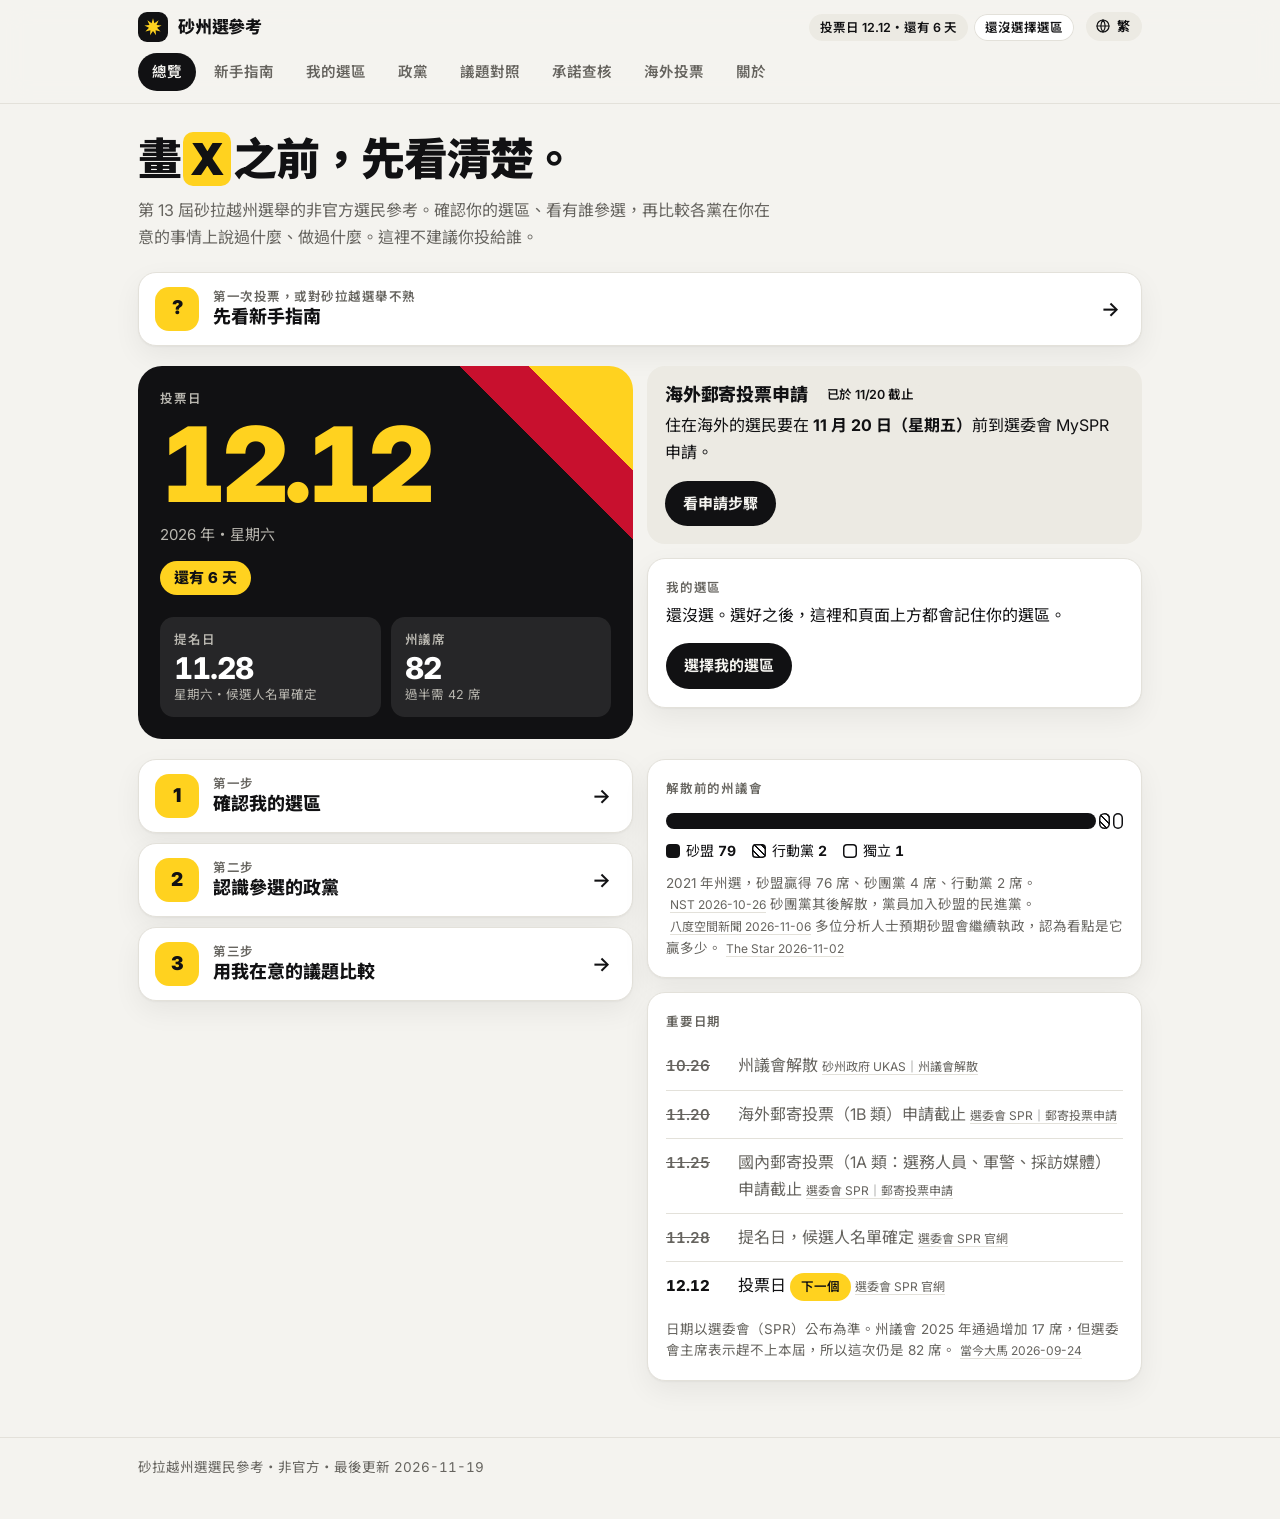
==== commit 4cec0882: "新增簡體中文、英文、馬來文版本與語言切換 - 四個版本各有自己的網址：/、/zh-hans/、/en/、/ms/，頁首可以切換，切換後留在同一個分頁 - 英文與馬來文由繁體版翻譯（AI 協助），譯文放" ====
--- a/index.html
+++ b/index.html
@@ -10,6 +10,12 @@
 <meta property="og:type" content="website">
 <meta property="og:url" content="https://bernard-02.github.io/sarawak-election/">
 <meta property="og:locale" content="zh_TW">
+<link rel="canonical" href="https://bernard-02.github.io/sarawak-election/">
+<link rel="alternate" hreflang="zh-Hant" href="https://bernard-02.github.io/sarawak-election/">
+<link rel="alternate" hreflang="zh-Hans" href="https://bernard-02.github.io/sarawak-election/zh-hans/">
+<link rel="alternate" hreflang="en" href="https://bernard-02.github.io/sarawak-election/en/">
+<link rel="alternate" hreflang="ms" href="https://bernard-02.github.io/sarawak-election/ms/">
+<link rel="alternate" hreflang="x-default" href="https://bernard-02.github.io/sarawak-election/">
 <meta name="twitter:card" content="summary">
 <link rel="preconnect" href="https://fonts.googleapis.com">
 <link rel="preconnect" href="https://fonts.gstatic.com" crossorigin>
@@ -329,6 +335,25 @@
 dl.gloss dt{font-weight:800}
 dl.gloss dd{margin:0}
 @media (max-width:420px){dl.gloss > div{grid-template-columns:1fr;gap:2px}}
+
+/* language menu */
+.lang{position:relative}
+.lang-btn{display:inline-flex;align-items:center;gap:6px;font:inherit;font-size:13px;font-weight:700;line-height:1.3;color:var(--ink);background:var(--chip);border:0;border-radius:999px;padding:6px 12px 6px 9px;cursor:pointer}
+.lang-btn svg{width:16px;height:16px;fill:none;stroke:currentColor;stroke-width:1.8;stroke-linecap:round}
+.lang-menu{display:none;position:absolute;right:0;top:calc(100% + 6px);z-index:6;min-width:172px;padding:6px;background:var(--surface);border:1px solid var(--line);border-radius:14px;box-shadow:var(--shadow)}
+.lang.open .lang-menu{display:block}
+.lang-menu a{display:flex;justify-content:space-between;gap:12px;padding:9px 12px;border-radius:9px;font-size:14.5px;font-weight:600;color:var(--ink);text-decoration:none}
+.lang-menu a:hover{background:var(--chip)}
+.lang-menu a[aria-current="true"]{font-weight:800}
+.lang-menu a[aria-current="true"]::after{content:"\2713"}
+@media (min-width:820px){.lang{order:3}}
+/* English and Malay words are longer than Chinese ones */
+body{overflow-wrap:break-word}
+/* long labels wrap instead of pushing the page wider than the screen */
+.src{max-width:100%;white-space:normal}
+.pill{white-space:normal}
+.status .pill{white-space:nowrap}
+.two > *,.grid > *,.stack > *{min-width:0}
 </style>
 </head>
 <body>
@@ -337,6 +362,7 @@
   <div class="wrap">
     <div class="row1">
       <a class="brand" href="#overview"><span class="mark"><svg viewBox="0 0 24 24" aria-hidden="true"><polygon points="12.00,1.50 13.68,7.40 18.75,3.96 16.24,9.55 22.34,10.18 16.83,12.85 21.09,17.25 15.15,15.75 15.59,21.87 12.00,16.90 8.41,21.87 8.85,15.75 2.91,17.25 7.17,12.85 1.66,10.18 7.76,9.55 5.25,3.96 10.32,7.40"/></svg></span>砂州選參考</a>
+      <div class="lang"><button type="button" class="lang-btn" aria-haspopup="true" aria-expanded="false" aria-label="Language: 繁體中文"><svg viewBox="0 0 24 24" aria-hidden="true"><circle cx="12" cy="12" r="9"/><path d="M3 12h18M12 3a14 14 0 0 1 0 18M12 3a14 14 0 0 0 0 18"/></svg><span>繁</span></button><nav class="lang-menu" aria-label="Language"><a href="./" data-href="./" lang="zh-Hant" hreflang="zh-Hant" aria-current="true">繁體中文</a><a href="zh-hans/" data-href="zh-hans/" lang="zh-Hans" hreflang="zh-Hans">简体中文</a><a href="en/" data-href="en/" lang="en" hreflang="en">English</a><a href="ms/" data-href="ms/" lang="ms" hreflang="ms">Bahasa Melayu</a></nav></div>
       <div class="status">
         <span class="pill plain" id="hd-count"></span>
         <a class="pill line" id="hd-seat" href="#seat"></a>
@@ -1144,7 +1170,7 @@
  {n:22,zh:"提升醫療服務的可及性與品質",ms:"Meningkatkan Akses dan Kualiti Perkhidmatan Kesihatan",st:"mixed",fed:true,
   ev:[{x:"殘舊診所的比例從 2024 年的 76.4% 降到 2025 年的 65.9%。",s:["p_clinic25"]},
       {x:"砂拉越癌症中心預定 2027 年初動工，工期五年；州政府出資 15 億令吉購置設備。",s:["p_cancer","p_cancer_state"]}],
-  con:[{x:"2026 年 9 月，271 間診所中仍有 160 間（66%）屬於殘舊。",s:["p_clinic"]}]},
+  con:[{x:"2026 年 9 月，副總理沈桂賢說 271 間診所中仍有 160 間屬於殘舊。報導寫的比例是 66%，但 160 除以 271 約是 59%。",s:["p_clinic"]}]},
  {n:23,zh:"提升教育品質與技職訓練",ms:"Meningkatkan Kualiti Pendidikan dan Latihan Teknikal",st:"prog",issue:"edu",
   ev:[{x:"2026 年起實施免費高等教育計劃（FTES）：64 個學士課程，撥款 2.5 億令吉。到第一季有 4,694 名學生受惠，全年目標是 1 萬人。",s:["p_ftes"]}]},
  {n:24,zh:"確保州與人民的安全",ms:"Menjamin Keselamatan Negeri dan Rakyat",st:"prog",fed:true,
@@ -1211,6 +1237,11 @@
 function withSrc(node, ids){ (ids||[]).forEach(function(id){ var a = srcLink(id); if(a){ node.appendChild(a); } }); return node; }
 function claimLi(c){ return withSrc(el("li",null,[c.x]), c.s); }
 function pad(n){ return (n<10?"0":"")+n; }
+function fmt(s, o){ return s.replace(/\{(\w+)\}/g, function(m, k){ return o[k]; }); }
+/* build.py sets LANG for each edition. English and Malay readers know the parties by their abbreviations. */
+var LANG = "zh-Hant";
+var LATIN = LANG === "en" || LANG === "ms";
+function shortName(p){ return LATIN ? p.abbr : (p.aka || p.name); }
 function store(k,v){ try{ localStorage.setItem(k, JSON.stringify(v)); }catch(e){} }
 function load(k){ try{ var v = localStorage.getItem(k); return v ? JSON.parse(v) : null; }catch(e){ return null; } }
 function mytDay(){ var d = new Date(Date.now() + 8*3600*1000); return Date.UTC(d.getUTCFullYear(), d.getUTCMonth(), d.getUTCDate()); }
@@ -1234,6 +1265,7 @@
     if(a.getAttribute("data-view") === h){ a.setAttribute("aria-current","page"); if(a.scrollIntoView){ a.scrollIntoView({block:"nearest",inline:"nearest"}); } }
     else { a.removeAttribute("aria-current"); }
   });
+  Array.prototype.forEach.call(document.querySelectorAll(".lang a"), function(a){ a.href = a.getAttribute("data-href") + (h === "overview" ? "" : "#" + h); });
   if(scroll){
     if(h === "pledges" && pendingPledge){
       resetPledgeFilter();
@@ -1245,15 +1277,25 @@
 }
 window.addEventListener("hashchange", function(){ route(true); });
 
+/* ---------- language menu ---------- */
+(function(){
+  var box = document.querySelector(".lang"); if(!box){ return; }
+  var btn = box.querySelector(".lang-btn");
+  function set(open){ box.classList.toggle("open", open); btn.setAttribute("aria-expanded", String(open)); }
+  btn.addEventListener("click", function(e){ e.stopPropagation(); set(!box.classList.contains("open")); });
+  document.addEventListener("click", function(e){ if(!box.contains(e.target)){ set(false); } });
+  document.addEventListener("keydown", function(e){ if(e.key === "Escape"){ set(false); } });
+})();
+
 /* ---------- countdown + dates ---------- */
 (function(){
   var dp = daysTo(2026,12,12);
-  var txt = dp > 1 ? "還有 " + dp + " 天" : dp === 1 ? "就是明天" : dp === 0 ? "就是今天" : "投票已結束";
+  var txt = dp > 1 ? fmt("還有 {n} 天",{n:dp}) : dp === 1 ? "就是明天" : dp === 0 ? "就是今天" : "投票已結束";
   $("count-poll").textContent = txt;
-  $("hd-count").textContent = "投票日 12.12・" + txt;
+  $("hd-count").textContent = fmt("投票日 12.12・{t}",{t:txt});
 
   var dn = daysTo(2026,11,20);
-  var ptxt = dn > 1 ? "11/20 截止・還有 " + dn + " 天" : dn === 1 ? "明天截止" : dn === 0 ? "今天截止" : "已於 11/20 截止";
+  var ptxt = dn > 1 ? fmt("11/20 截止・還有 {n} 天",{n:dn}) : dn === 1 ? "明天截止" : dn === 0 ? "今天截止" : "已於 11/20 截止";
   Array.prototype.forEach.call(document.querySelectorAll("[data-postal-pill]"), function(p){
     p.textContent = ptxt; if(dn < 0){ p.className = "pill plain"; }
   });
@@ -1285,10 +1327,10 @@
   ov.textContent = "";
   if(chosen){
     var s = seatBy(chosen);
-    hd.textContent = "我的選區 N." + pad(s[0]) + " " + s[1];
+    hd.textContent = fmt("我的選區 N.{no} {name}",{no:pad(s[0]),name:s[1]});
     ov.appendChild(el("div",{class:"k",text:"我的選區"}));
-    ov.appendChild(el("h3",{style:"margin-top:4px;font-size:24px;font-weight:900;letter-spacing:-.02em"},[el("span",{class:"num",text:"N."+pad(s[0])+" "}), s[1], el("span",{class:"muted",style:"font-family:var(--body);font-weight:500;font-size:15px;margin-left:8px",text:s[2]})]));
-    ov.appendChild(el("p",{class:"small muted",style:"margin-top:4px",text:"解散前的議員：" + s[4] + "・" + PARTY_LABEL[s[5]]}));
+    ov.appendChild(el("h3",{style:"margin-top:4px;font-size:24px;font-weight:900;letter-spacing:-.02em"},[el("span",{class:"num",text:"N."+pad(s[0])+" "}), s[1], s[2] ? el("span",{class:"muted",style:"font-family:var(--body);font-weight:500;font-size:15px;margin-left:8px",text:s[2]}) : null]));
+    ov.appendChild(el("p",{class:"small muted",style:"margin-top:4px",text:fmt("解散前的議員：{who}・{party}",{who:s[4],party:PARTY_LABEL[s[5]]})}));
     ov.appendChild(el("div",{class:"btnrow"},[el("a",{class:"btn",href:"#seat",text:"看這一區"})]));
   } else {
     hd.textContent = "還沒選擇選區";
@@ -1316,7 +1358,7 @@
     hits.forEach(function(s){
       var b = el("button",{type:"button",role:"option","aria-selected":String(s[0]===showing),id:"seat-opt-"+s[0]},[
         el("span",{class:"n",text:"N."+pad(s[0])}),
-        el("span",null,[s[1]+"　", el("span",{class:"muted",text:s[2]+"・"+s[3]})])
+        el("span",null,[s[1]+"　", el("span",{class:"muted",text:(s[2] ? s[2]+"・" : "")+s[3]})])
       ]);
       b.addEventListener("click", function(){ showing = chosen = s[0]; store("swk-seat", chosen); renderList(); renderCard(); renderSeatSummary(); });
       list.appendChild(b);
@@ -1330,7 +1372,7 @@
       el("div",null,[
         chosen ? null : el("span",{class:"pill plain",text:"範例：還沒選擇，先顯示第一個選區"}),
         el("h3",{text:s[1]}),
-        el("div",{class:"zh",text:s[2]})
+        s[2] ? el("div",{class:"zh",text:s[2]}) : null
       ]),
       el("div",{class:"code",text:"N."+pad(s[0])})
     ]));
@@ -1356,7 +1398,7 @@
 /* ---------- party badge ---------- */
 function badge(p, size){
   var b = el("span",{class:"badge"+(size?" "+size:"")});
-  if(LOGOS[p.id]){ b.appendChild(el("img",{src:LOGOS[p.id],alt:p.name+" 標誌"})); } else { b.textContent = p.abbr; b.setAttribute("aria-hidden","true"); }
+  if(LOGOS[p.id]){ b.appendChild(el("img",{src:LOGOS[p.id],alt:fmt("{name} 標誌",{name:p.name})})); } else { b.textContent = p.abbr; b.setAttribute("aria-hidden","true"); }
   return b;
 }
 
@@ -1375,7 +1417,7 @@
     rows.textContent = ""; panel.textContent = "";
     PARTIES.forEach(function(p){
       var tr = el("tr",{tabindex:"0","aria-selected":String(p.id===cur)},[
-        el("th",{scope:"row"},[el("span",{class:"pname"},[badge(p,"sm"), el("span",null,[(p.aka || p.name), el("small",{text:p.abbr})])])]),
+        el("th",{scope:"row"},[el("span",{class:"pname"},[badge(p,"sm"), el("span",null,[shortName(p), el("small",{text:LATIN ? p.name : p.abbr})])])]),
         el("td",{text:p.role}),
         el("td",{class:"num",text:PLAN[p.id].seats}),
         el("td",{text:PLAN[p.id].plan})
@@ -1389,7 +1431,7 @@
     panel.appendChild(el("article",{class:"party"},[
       el("header",null,[
         el("div",{class:"phead"},[badge(p,"lg"), el("div",null,[
-          el("h3",null,[p.name + (p.aka ? "（" + p.aka + "）" : ""), el("span",{class:"abbr",text:p.abbr})]),
+          el("h3",null,[p.aka && !LATIN ? fmt("{name}（{aka}）",{name:p.name,aka:p.aka}) : p.name, el("span",{class:"abbr",text:p.abbr})]),
           el("div",{class:"meta"},[el("span",{class:"pill plain",text:p.role})])
         ])]),
         el("div",{class:"small muted",style:"margin-top:10px"}, p.meta.map(function(m){ return el("div",{text:m}); }))
@@ -1431,7 +1473,7 @@
     var ul = el("ul");
     did.forEach(function(c){ ul.appendChild(claimLi(c)); });
     pl.forEach(function(x){
-      var a = el("a",{href:"#pledges",text:"2021 承諾第 " + x.n + " 項：" + x.zh});
+      var a = el("a",{href:"#pledges",text:fmt("2021 承諾第 {n} 項：{t}",{n:x.n,t:x.zh})});
       a.addEventListener("click", function(){ pendingPledge = x.n; });
       ul.appendChild(el("li",null,[a, document.createTextNode(" "), el("span",{class:"pill st s-" + x.st,text:PSTATUS[x.st].label})]));
     });
@@ -1457,7 +1499,7 @@
     });
     PARTIES.forEach(function(p){
       var on = shown.indexOf(p.id) !== -1;
-      var b = el("button",{type:"button",class:"chip","aria-pressed":String(on)},[el("span",{class:"box","aria-hidden":"true"}), p.aka || p.name]);
+      var b = el("button",{type:"button",class:"chip","aria-pressed":String(on)},[el("span",{class:"box","aria-hidden":"true"}), shortName(p)]);
       b.addEventListener("click", function(){
         if(on){ shown = shown.filter(function(x){ return x !== p.id; }); } else { shown.push(p.id); }
         save(); render();
@@ -1479,8 +1521,8 @@
       link.addEventListener("click", function(){ pickParty(p.id); });
       cmp.appendChild(el("article",{class:"col"},[
         el("header",null,[
-          el("div",{class:"phead"},[badge(p), el("div",null,[el("strong",{text:p.aka || p.name}), el("small",{text:p.abbr + "・" + p.role})])]),
-          total ? el("span",{class:"pill warn",text:"有資料 " + total + " 則"}) : el("span",{class:"pill plain",text:"尚無資料"})
+          el("div",{class:"phead"},[badge(p), el("div",null,[el("strong",{text:shortName(p)}), el("small",{text:LATIN ? p.role : fmt("{a}・{b}",{a:p.abbr,b:p.role})})])]),
+          total ? el("span",{class:"pill warn",text:fmt("有資料 {n} 則",{n:total})}) : el("span",{class:"pill plain",text:"尚無資料"})
         ]),
         sec("本屆說法", say, "還沒有找到，宣言公布後補上。"),
         recordSec(did, pl),
@@ -1497,7 +1539,7 @@
   var tiles = $("pl-tiles"), bar = $("pl-bar"), list = $("pl-list"), rubric = $("pl-rubric");
   var cur = "all";
   var count = {}; PORDER.forEach(function(k){ count[k] = PLEDGES.filter(function(p){ return p.st === k; }).length; });
-  bar.setAttribute("aria-label", PORDER.map(function(k){ return PSTATUS[k].label + " " + count[k] + " 項"; }).join("，"));
+  bar.setAttribute("aria-label", PORDER.map(function(k){ return fmt("{label} {n} 項",{label:PSTATUS[k].label,n:count[k]}); }).join("，"));
   PORDER.forEach(function(k){ if(count[k]){ bar.appendChild(el("span",{class:"sw-" + k,style:"flex:" + count[k],title:PSTATUS[k].label + " " + count[k]})); } });
 
   function blk(title, items, cls){
@@ -1513,15 +1555,15 @@
       b.addEventListener("click", function(){ cur = t[0]; render(); });
       tiles.appendChild(b);
     });
-    rubric.textContent = cur === "all" ? "判定方式：" + PORDER.map(function(k){ return "「" + PSTATUS[k].label + "」" + PSTATUS[k].desc; }).join(" ") : "「" + PSTATUS[cur].label + "」的意思：" + PSTATUS[cur].desc;
+    rubric.textContent = cur === "all" ? fmt("判定方式：{list}",{list:PORDER.map(function(k){ return fmt("「{label}」{desc}",PSTATUS[k]); }).join(" ")}) : fmt("「{label}」的意思：{desc}",PSTATUS[cur]);
     PLEDGES.filter(function(p){ return cur === "all" || p.st === cur; }).forEach(function(p){
       var tags = el("div",{class:"tags"},[el("span",{class:"pill st s-" + p.st,text:PSTATUS[p.st].label})]);
       if(p.fed){ tags.appendChild(el("span",{class:"pill line",text:"多屬聯邦權限"})); }
-      if(p.rose){ tags.appendChild(el("span",{class:"pill line",text:"ROSE 民調：" + (p.rose === "vd" ? "非常不滿意" : "不滿意")})); }
+      if(p.rose){ tags.appendChild(el("span",{class:"pill line",text:fmt("ROSE 民調：{v}",{v:p.rose === "vd" ? "非常不滿意" : "不滿意"})})); }
       var cols = el("div",{class:"cols" + (p.con ? " split" : "")},[blk("查到的紀錄", p.ev)]);
       if(p.con){ cols.appendChild(blk("爭議與落差", p.con, "crit")); }
       list.appendChild(el("article",{class:"pl",id:"pl-" + p.n},[
-        el("header",null,[el("span",{class:"pl-n",text:String(p.n)}), el("div",null,[el("h3",{text:p.zh}), el("div",{class:"ms",lang:"ms",text:p.ms}), tags])]),
+        el("header",null,[el("span",{class:"pl-n",text:String(p.n)}), el("div",null,[el("h3",{text:p.zh}), p.ms !== p.zh ? el("div",{class:"ms",lang:"ms",text:p.ms}) : null, tags])]),
         cols
       ]));
     });
